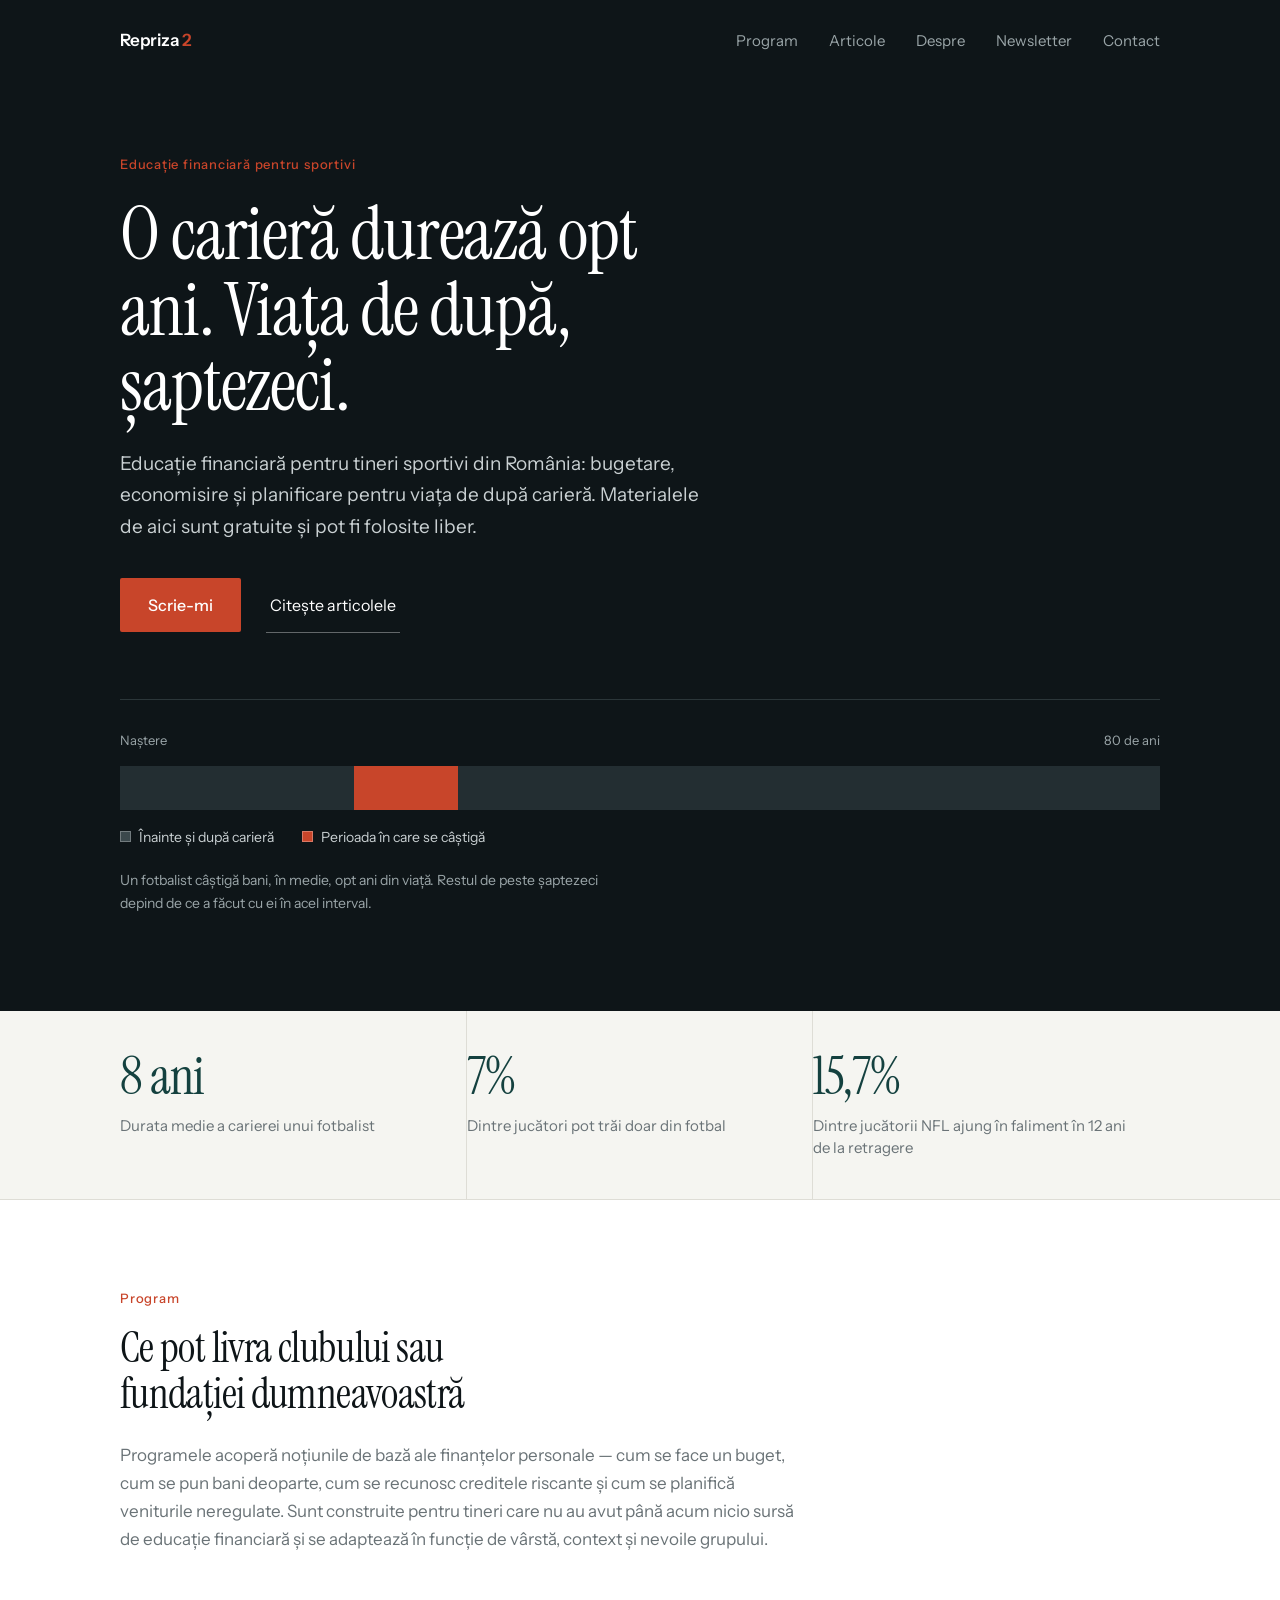
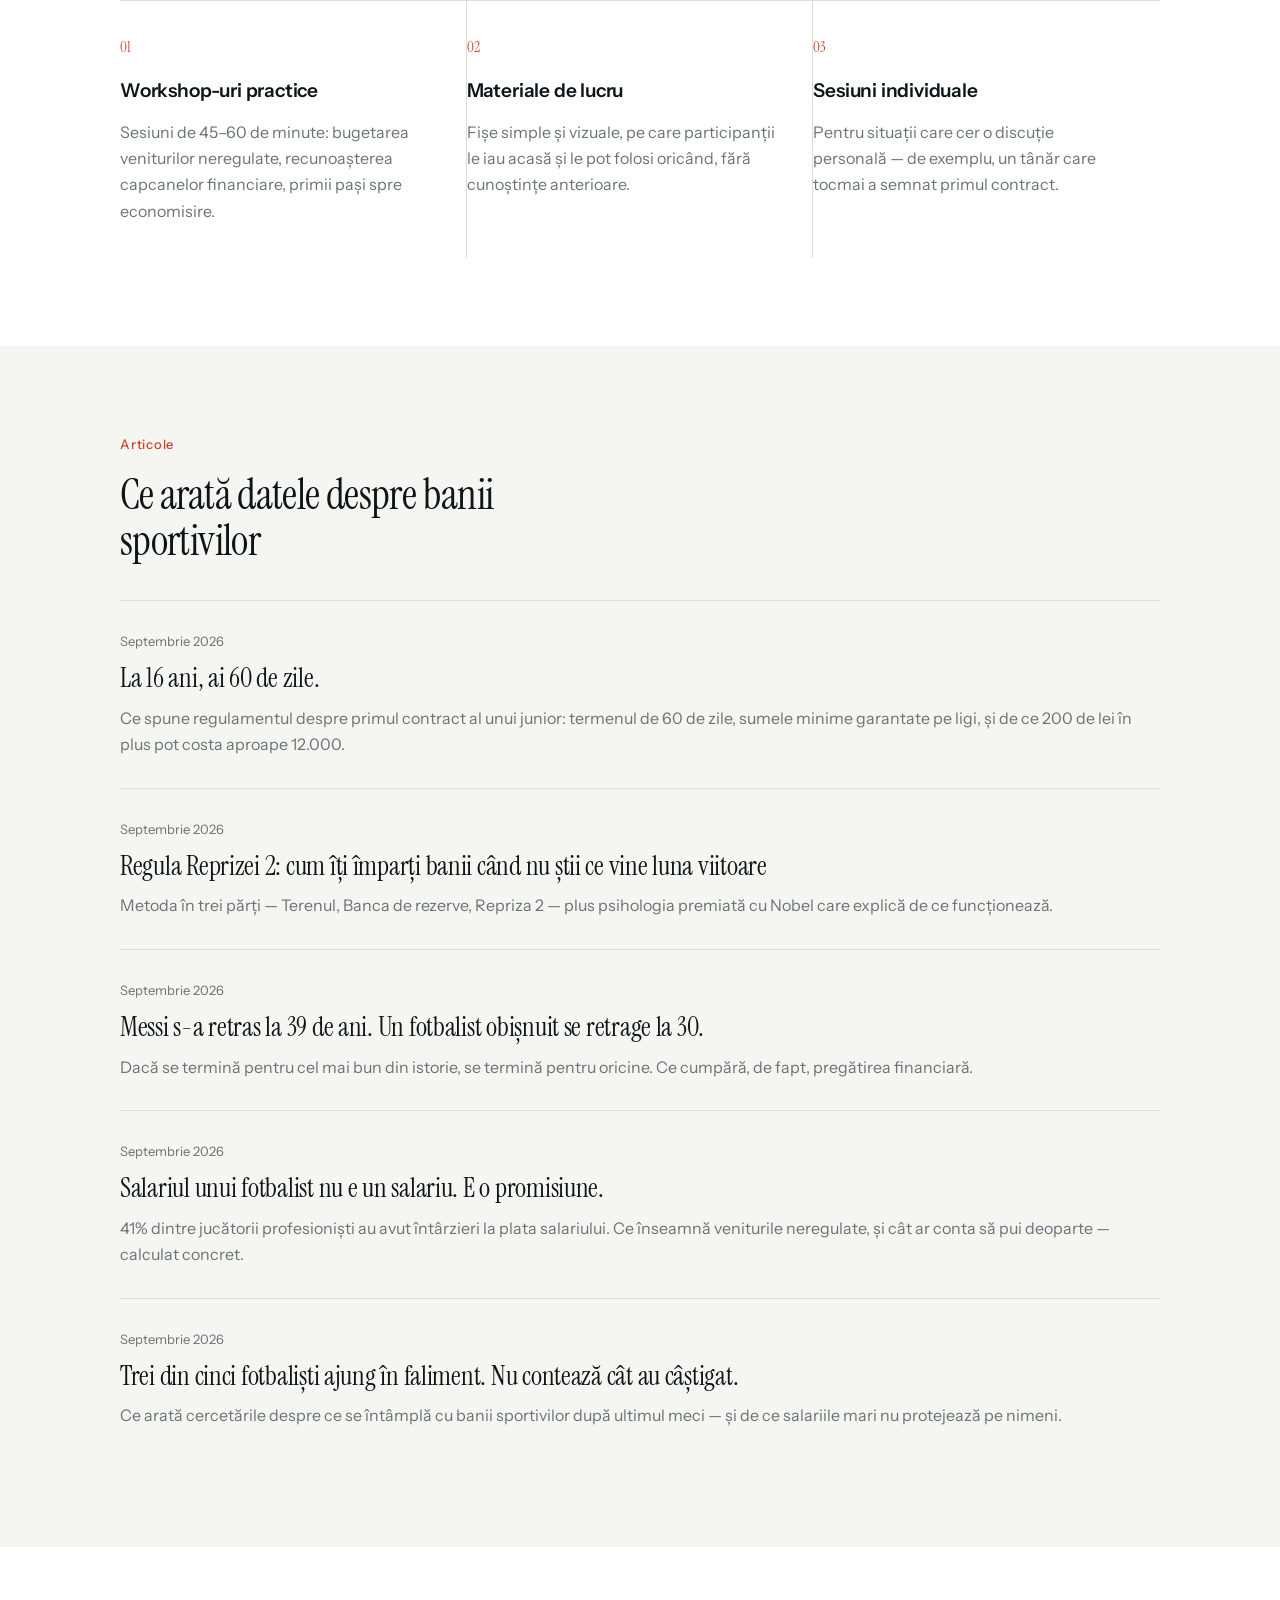
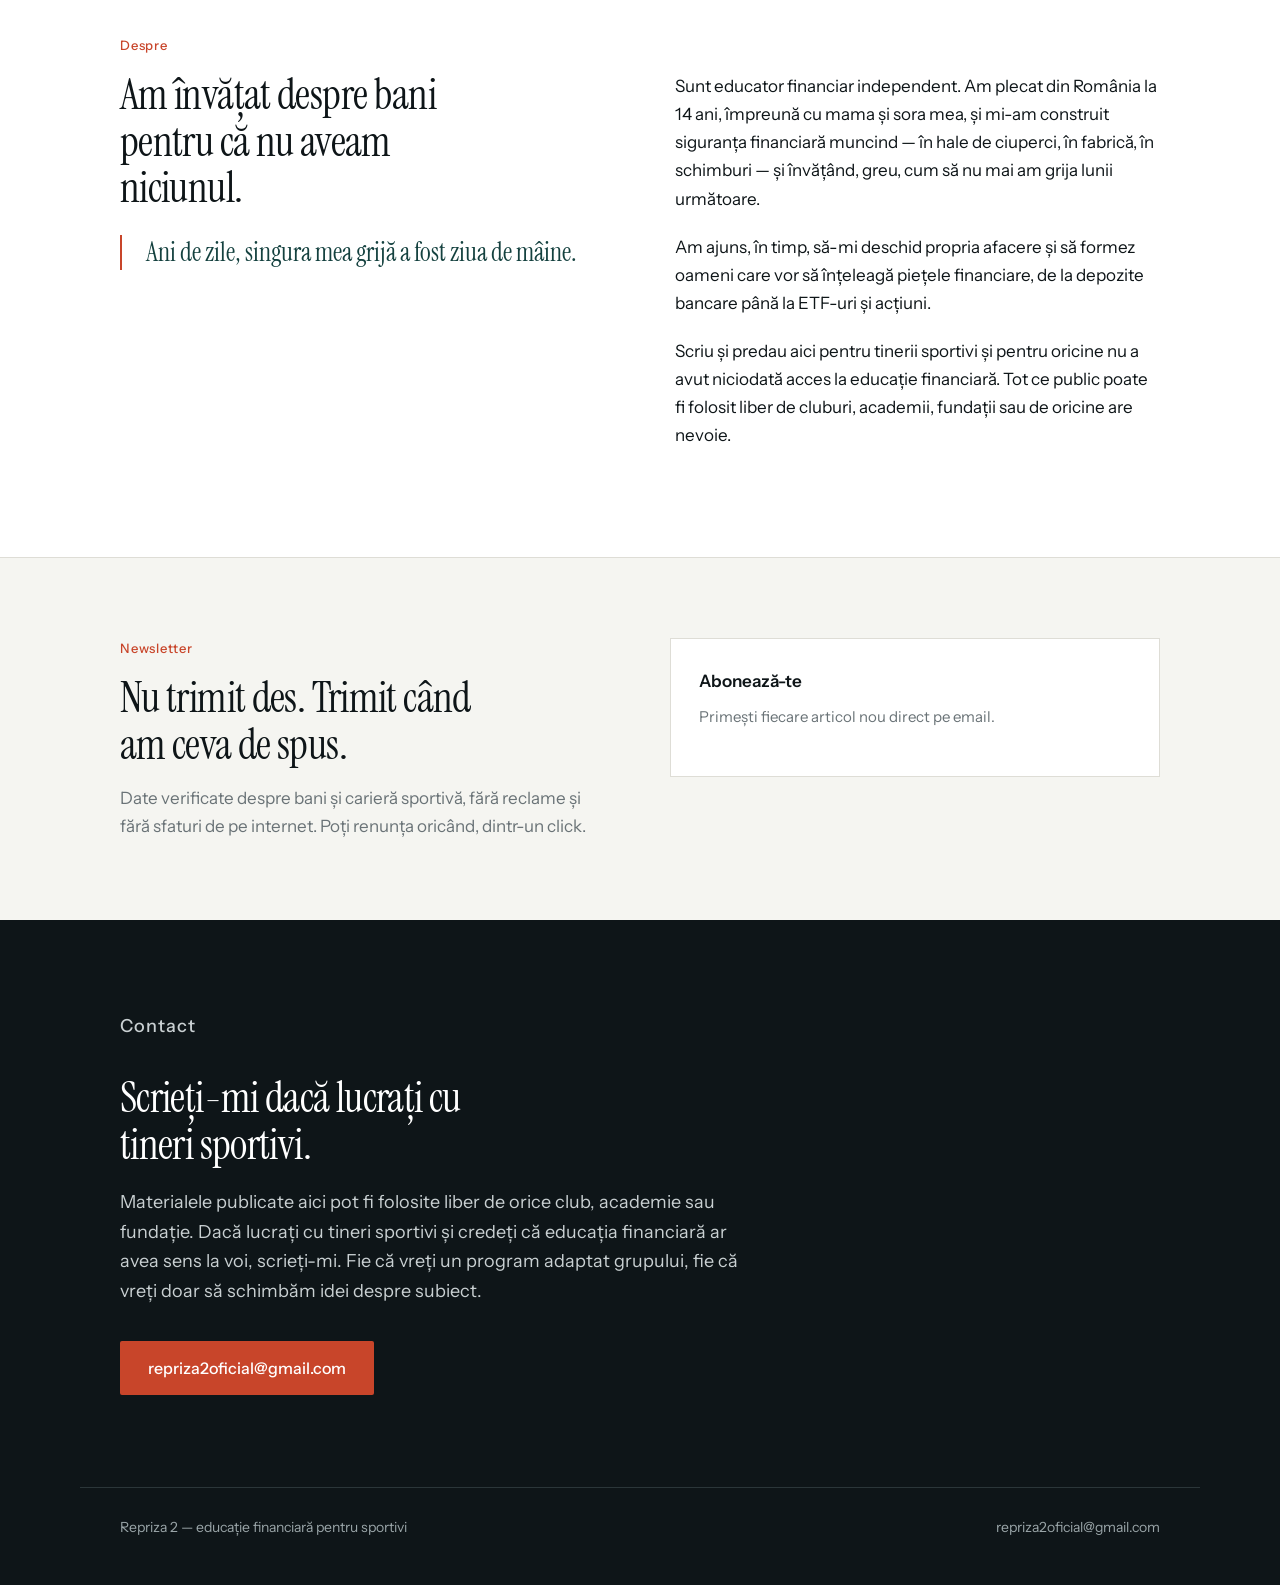
==== index.html @ 6980da73 "Add files via upload" ====
<!DOCTYPE html>
<html lang="ro">
<head>
<meta charset="utf-8">
<meta name="viewport" content="width=device-width, initial-scale=1">
<title>Educație financiară pentru sportivi în România | Repriza 2</title>
<meta name="description" content="Educație financiară pentru tineri sportivi din România: bugetare, economisire, gestionarea banilor și planificare financiară pentru viața de după carieră. Materiale gratuite și programe pentru cluburi, academii și fundații.">
<meta name="keywords" content="educație financiară, educație financiară România, educație financiară sportivi, alfabetizare financiară, gestionarea banilor, bugetare, economisire, planificare financiară, finanțe personale, tineri sportivi, fotbaliști, cluburi de fotbal, academii de fotbal, workshop educație financiară">
<meta name="author" content="Ambrozi Andreea">
<meta name="robots" content="index, follow">
<link rel="canonical" href="https://ambroziandreea.github.io/">
<meta property="og:title" content="Repriza 2 — educație financiară pentru sportivi">
<meta property="og:description" content="O carieră durează opt ani. Viața de după, șaptezeci. Educație financiară pentru tineri sportivi din România.">
<meta property="og:type" content="website">
<meta property="og:url" content="https://ambroziandreea.github.io/">
<meta property="og:locale" content="ro_RO">
<meta name="twitter:card" content="summary_large_image">
<link rel="preconnect" href="https://fonts.googleapis.com">
<link rel="preconnect" href="https://fonts.gstatic.com" crossorigin>
<link href="https://fonts.googleapis.com/css2?family=Instrument+Sans:wght@400;500;600&family=Instrument+Serif&display=swap" rel="stylesheet">
<style>
:root{
  --ink:#0E1518;
  --ink-soft:#1A2428;
  --paper:#FFFFFF;
  --paper-2:#F5F5F1;
  --line:#DEDDD6;
  --line-dark:#2B3639;
  --muted:#6A7377;
  --muted-dark:#9AA5A8;
  --accent:#C8452A;
  --deep:#14413F;
}

*{box-sizing:border-box}
html{scroll-behavior:smooth}
@media (prefers-reduced-motion:reduce){html{scroll-behavior:auto}}

body{
  margin:0;
  background:var(--paper);
  color:var(--ink);
  font-family:"Instrument Sans",system-ui,sans-serif;
  font-size:17px;
  line-height:1.65;
  -webkit-font-smoothing:antialiased;
}

.wrap{max-width:1120px;margin:0 auto;padding:0 40px}
.col{max-width:680px}

/* ---------- nav ---------- */
.nav{position:relative;z-index:3}
.nav .wrap{display:flex;align-items:center;justify-content:space-between;padding:26px 40px}
.logo{font-size:17px;font-weight:600;letter-spacing:-.01em;text-decoration:none;color:#fff}
.logo em{font-style:normal;color:var(--accent)}
.nav a.lnk{font-size:15px;color:var(--muted-dark);text-decoration:none;margin-left:28px}
.nav a.lnk:hover{color:#fff}

/* ---------- hero ---------- */
.hero{background:var(--ink);color:#fff;padding-bottom:76px}
.eyebrow{
  font-size:13px;letter-spacing:.06em;color:var(--accent);
  margin:0 0 22px;font-weight:500;
}
.hero h1{
  font-family:"Instrument Serif",Georgia,serif;
  font-weight:400;
  font-size:clamp(40px,6.2vw,74px);
  line-height:1.02;
  letter-spacing:-.015em;
  margin:0 0 24px;
  max-width:16ch;
}
.hero .sub{font-size:19px;color:#C9D0D2;max-width:46ch;margin:0 0 36px}
.btn{
  display:inline-block;background:var(--accent);color:#fff;
  text-decoration:none;font-size:16px;font-weight:500;
  padding:14px 28px;border-radius:2px;
  transition:background .15s ease;
}
.btn:hover{background:#A93820}
.btn-ghost{
  display:inline-block;color:#fff;text-decoration:none;font-size:16px;
  padding:14px 4px;margin-left:22px;border-bottom:1px solid rgba(255,255,255,.35);
}
.btn-ghost:hover{border-color:#fff}

/* timeline graphic */
.tl{margin-top:66px;border-top:1px solid var(--line-dark);padding-top:30px}
.tl-head{display:flex;justify-content:space-between;font-size:13px;color:var(--muted-dark);margin-bottom:14px}
.tl-bar{display:flex;height:44px;width:100%;overflow:hidden}
.tl-seg{height:100%}
.tl-a{background:#232E32;flex:18}
.tl-b{background:var(--accent);flex:8}
.tl-c{background:#232E32;flex:54}
.tl-legend{display:flex;gap:28px;margin-top:16px;font-size:14px;color:#C9D0D2;flex-wrap:wrap}
.tl-legend i{display:inline-block;width:11px;height:11px;margin-right:8px;vertical-align:baseline;border:1px solid rgba(255,255,255,.28)}
.tl-note{font-size:14px;color:var(--muted-dark);margin-top:20px;max-width:56ch}

/* ---------- stat strip ---------- */
.stats{background:var(--paper-2);border-bottom:1px solid var(--line)}
.stats .wrap{display:grid;grid-template-columns:repeat(auto-fit,minmax(220px,1fr));gap:0}
.stat{padding:40px 32px 40px 0}
.stat:not(:last-child){border-right:1px solid var(--line)}
.stat b{
  display:block;font-family:"Instrument Serif",Georgia,serif;
  font-size:52px;line-height:1;font-weight:400;color:var(--deep);
  letter-spacing:-.02em;
}
.stat span{display:block;font-size:15px;color:var(--muted);margin-top:12px;line-height:1.45}

/* ---------- sections ---------- */
section{padding:88px 0}
.sec-label{font-size:13px;letter-spacing:.06em;color:var(--accent);font-weight:500;margin:0 0 16px}
h2{
  font-family:"Instrument Serif",Georgia,serif;font-weight:400;
  font-size:clamp(30px,3.6vw,42px);line-height:1.1;letter-spacing:-.015em;
  margin:0 0 24px;max-width:20ch;
}
p{margin:0 0 20px}
a{color:var(--accent)}

/* offer cards */
.offer{display:grid;grid-template-columns:repeat(auto-fit,minmax(260px,1fr));gap:0;margin-top:46px;border-top:1px solid var(--line)}
.card{padding:34px 30px 34px 0;border-right:1px solid var(--line)}
.card:last-child{border-right:none}
.card h3{font-size:19px;font-weight:600;margin:0 0 12px;letter-spacing:-.01em}
.card p{font-size:16px;color:var(--muted);margin:0}
.card .n{font-family:"Instrument Serif",serif;font-size:15px;color:var(--accent);display:block;margin-bottom:16px}

/* articles */
.alt{background:var(--paper-2)}
.post{display:block;text-decoration:none;color:inherit;border-top:1px solid var(--line);padding:30px 0;transition:padding-left .15s ease}
.post:hover{padding-left:10px}
.post:hover h3{color:var(--accent)}
.post .when{font-size:13px;color:var(--muted);margin-bottom:10px}
.post h3{font-family:"Instrument Serif",Georgia,serif;font-weight:400;font-size:27px;line-height:1.2;margin:0 0 10px;letter-spacing:-.01em}
.post p{color:var(--muted);font-size:16px;margin:0}

/* about */
.about-grid{display:grid;grid-template-columns:1fr 1fr;gap:70px;align-items:start}
.pull{
  font-family:"Instrument Serif",Georgia,serif;font-size:26px;line-height:1.35;
  color:var(--deep);border-left:2px solid var(--accent);padding-left:24px;margin:0;
}

/* cta */
.cta{background:var(--ink);color:#fff;padding:92px 0}
.cta h2{color:#fff;margin-bottom:20px}
.cta p{color:#C9D0D2;max-width:52ch;font-size:18px;margin-bottom:34px}

footer{background:var(--ink);color:var(--muted-dark);font-size:14px;padding:0 0 46px}
footer .wrap{border-top:1px solid var(--line-dark);padding-top:28px;display:flex;justify-content:space-between;flex-wrap:wrap;gap:14px}
footer a{color:var(--muted-dark);text-decoration:none}
footer a:hover{color:#fff}

/* ---------- article page ---------- */
.art-head{background:var(--ink);color:#fff;padding-bottom:64px}
.art-head h1{
  font-family:"Instrument Serif",Georgia,serif;font-weight:400;
  font-size:clamp(34px,4.8vw,56px);line-height:1.06;letter-spacing:-.015em;
  margin:0 0 22px;max-width:19ch;
}
.art-meta{font-size:15px;color:var(--muted-dark)}
article{padding:70px 0 0}
article .col{font-size:18px;line-height:1.75}
.lead{font-size:23px;line-height:1.5;color:var(--deep);font-family:"Instrument Serif",Georgia,serif;margin-bottom:30px}
article h2{font-size:29px;margin:52px 0 18px;max-width:none}
figure{margin:44px 0}
figcaption{font-size:13px;color:var(--muted);margin-bottom:14px;letter-spacing:.03em}
blockquote{
  margin:48px 0;padding-left:26px;border-left:2px solid var(--accent);
  font-family:"Instrument Serif",Georgia,serif;font-size:25px;line-height:1.4;color:var(--deep);
}
article ul{padding-left:20px;margin:0 0 22px}
article li{margin-bottom:10px}
.src{font-size:14px;color:var(--muted);border-top:1px solid var(--line);padding-top:26px;margin:56px 0 0}
.src h4{font-size:14px;font-weight:600;margin:0 0 10px;color:var(--ink);letter-spacing:.02em}
.back{display:inline-block;margin:50px 0 90px;font-size:16px;text-decoration:none;color:var(--accent)}
.back:hover{text-decoration:underline}

@media (max-width:900px){
  .about-grid{grid-template-columns:1fr;gap:36px}
}
@media (max-width:640px){
  body{font-size:16px}
  .wrap{padding:0 22px}
  .nav .wrap{padding:20px 22px}
  .nav a.lnk{margin-left:16px;font-size:14px}
  section{padding:60px 0}
  .stat{border-right:none;border-bottom:1px solid var(--line);padding:28px 0}
  .stat:last-child{border-bottom:none}
  .card{border-right:none;border-bottom:1px solid var(--line);padding:28px 0}
  .card:last-child{border-bottom:none}
  .btn-ghost{margin-left:0;display:block;margin-top:14px}
  .tl-legend{gap:14px;font-size:13px}
}

a:focus-visible,.post:focus-visible,.btn:focus-visible{outline:2px solid var(--accent);outline-offset:3px}

.news{background:var(--paper-2);border-top:1px solid var(--line);padding:80px 0}
.news-grid{display:grid;grid-template-columns:1fr 1fr;gap:60px;align-items:start}
.news h2{margin-bottom:16px}
.news p.intro{color:var(--muted);margin-bottom:0}
.news .formbox{background:var(--paper);border:1px solid var(--line);padding:28px}
.news .formbox h3{font-size:17px;font-weight:600;margin:0 0 10px}
.news .formbox p{font-size:15px;color:var(--muted);margin:0 0 18px}
@media (max-width:900px){.news-grid{grid-template-columns:1fr;gap:32px}}

</style>
<script type="application/ld+json">
{
  "@context":"https://schema.org",
  "@type":"EducationalOrganization",
  "name":"Repriza 2",
  "url":"https://ambroziandreea.github.io/",
  "description":"Educație financiară pentru tineri sportivi din România: bugetare, economisire și planificare financiară după cariera sportivă.",
  "founder":{"@type":"Person","name":"Ambrozi Andreea","jobTitle":"Educator financiar"},
  "email":"repriza2oficial@gmail.com",
  "areaServed":"RO",
  "inLanguage":"ro"
}
</script>
<script async src="https://www.googletagmanager.com/gtag/js?id=G-DYVVWEW9CT"></script>
<script>
  window.dataLayer = window.dataLayer || [];
  function gtag(){dataLayer.push(arguments);}
  gtag('js', new Date());
  gtag('config', 'G-DYVVWEW9CT');
</script>
<script>
    (function(w,d,e,u,f,l,n){w[f]=w[f]||function(){(w[f].q=w[f].q||[])
    .push(arguments);},l=d.createElement(e),l.async=1,l.src=u,
    n=d.getElementsByTagName(e)[0],n.parentNode.insertBefore(l,n);})
    (window,document,'script','https://assets.mailerlite.com/js/universal.js','ml');
    ml('account', '2615364');
</script>
</head>
<body>

<div class="hero">
  <div class="nav">
    <div class="wrap">
      <a class="logo" href="index.html">Repriza <em>2</em></a>
      <div>
        <a class="lnk" href="#program">Program</a>
        <a class="lnk" href="#articole">Articole</a>
        <a class="lnk" href="#despre">Despre</a>
        <a class="lnk" href="#newsletter">Newsletter</a>
        <a class="lnk" href="#contact">Contact</a>
      </div>
    </div>
  </div>

  <div class="wrap" style="padding-top:74px">
    <p class="eyebrow">Educație financiară pentru sportivi</p>
    <h1>O carieră durează opt ani. Viața de după, șaptezeci.</h1>
    <p class="sub">Educație financiară pentru tineri sportivi din România: bugetare, economisire și planificare pentru viața de după carieră. Materialele de aici sunt gratuite și pot fi folosite liber.</p>
    <a class="btn" href="#contact">Scrie-mi</a>
    <a class="btn-ghost" href="#articole">Citește articolele</a>

    <div class="tl">
      <div class="tl-head"><span>Naștere</span><span>80 de ani</span></div>
      <div class="tl-bar">
        <div class="tl-seg tl-a"></div>
        <div class="tl-seg tl-b"></div>
        <div class="tl-seg tl-c"></div>
      </div>
      <div class="tl-legend">
        <span><i style="background:#3B484C"></i>Înainte și după carieră</span>
        <span><i style="background:#C8452A"></i>Perioada în care se câștigă</span>
      </div>
      <p class="tl-note">Un fotbalist câștigă bani, în medie, opt ani din viață. Restul de peste șaptezeci depind de ce a făcut cu ei în acel interval.</p>
    </div>
  </div>
</div>

<div class="stats">
  <div class="wrap">
    <div class="stat"><b>8 ani</b><span>Durata medie a carierei unui fotbalist</span></div>
    <div class="stat"><b>7%</b><span>Dintre jucători pot trăi doar din fotbal</span></div>
    <div class="stat"><b>15,7%</b><span>Dintre jucătorii NFL ajung în faliment în 12 ani de la retragere</span></div>
  </div>
</div>

<section id="program">
  <div class="wrap">
    <p class="sec-label">Program</p>
    <h2>Ce pot livra clubului sau fundației dumneavoastră</h2>
    <p class="col" style="color:var(--muted)">Programele acoperă noțiunile de bază ale finanțelor personale — cum se face un buget, cum se pun bani deoparte, cum se recunosc creditele riscante și cum se planifică veniturile neregulate. Sunt construite pentru tineri care nu au avut până acum nicio sursă de educație financiară și se adaptează în funcție de vârstă, context și nevoile grupului.</p>

    <div class="offer">
      <div class="card">
        <span class="n">01</span>
        <h3>Workshop-uri practice</h3>
        <p>Sesiuni de 45–60 de minute: bugetarea veniturilor neregulate, recunoașterea capcanelor financiare, primii pași spre economisire.</p>
      </div>
      <div class="card">
        <span class="n">02</span>
        <h3>Materiale de lucru</h3>
        <p>Fișe simple și vizuale, pe care participanții le iau acasă și le pot folosi oricând, fără cunoștințe anterioare.</p>
      </div>
      <div class="card">
        <span class="n">03</span>
        <h3>Sesiuni individuale</h3>
        <p>Pentru situații care cer o discuție personală — de exemplu, un tânăr care tocmai a semnat primul contract.</p>
      </div>
    </div>
  </div>
</section>

<section id="articole" class="alt">
  <div class="wrap">
    <p class="sec-label">Articole</p>
    <h2>Ce arată datele despre banii sportivilor</h2>
    <div style="margin-top:36px">
      <a class="post" href="articol-primul-contract.html">
        <div class="when">Septembrie 2026</div>
        <h3>La 16 ani, ai 60 de zile.</h3>
        <p>Ce spune regulamentul despre primul contract al unui junior: termenul de 60 de zile, sumele minime garantate pe ligi, și de ce 200 de lei în plus pot costa aproape 12.000.</p>
      </a>
      <a class="post" href="articol-regula-reprizei-2.html">
        <div class="when">Septembrie 2026</div>
        <h3>Regula Reprizei 2: cum îți împarți banii când nu știi ce vine luna viitoare</h3>
        <p>Metoda în trei părți — Terenul, Banca de rezerve, Repriza 2 — plus psihologia premiată cu Nobel care explică de ce funcționează.</p>
      </a>
      <a class="post" href="articol-messi-retragere.html">
        <div class="when">Septembrie 2026</div>
        <h3>Messi s-a retras la 39 de ani. Un fotbalist obișnuit se retrage la 30.</h3>
        <p>Dacă se termină pentru cel mai bun din istorie, se termină pentru oricine. Ce cumpără, de fapt, pregătirea financiară.</p>
      </a>
      <a class="post" href="articol-venituri-neregulate.html">
        <div class="when">Septembrie 2026</div>
        <h3>Salariul unui fotbalist nu e un salariu. E o promisiune.</h3>
        <p>41% dintre jucătorii profesioniști au avut întârzieri la plata salariului. Ce înseamnă veniturile neregulate, și cât ar conta să pui deoparte — calculat concret.</p>
      </a>
      <a class="post" href="articol-faliment-fotbalisti.html">
        <div class="when">Septembrie 2026</div>
        <h3>Trei din cinci fotbaliști ajung în faliment. Nu contează cât au câștigat.</h3>
        <p>Ce arată cercetările despre ce se întâmplă cu banii sportivilor după ultimul meci — și de ce salariile mari nu protejează pe nimeni.</p>
      </a>
    </div>
  </div>
</section>

<section id="despre">
  <div class="wrap">
    <p class="sec-label">Despre</p>
    <div class="about-grid">
      <div>
        <h2>Am învățat despre bani pentru că nu aveam niciunul.</h2>
        <p class="pull">Ani de zile, singura mea grijă a fost ziua de mâine.</p>
      </div>
      <div>
        <p>Sunt educator financiar independent. Am plecat din România la 14 ani, împreună cu mama și sora mea, și mi-am construit siguranța financiară muncind — în hale de ciuperci, în fabrică, în schimburi — și învățând, greu, cum să nu mai am grija lunii următoare.</p>
        <p>Am ajuns, în timp, să-mi deschid propria afacere și să formez oameni care vor să înțeleagă piețele financiare, de la depozite bancare până la ETF-uri și acțiuni.</p>
        <p>Scriu și predau aici pentru tinerii sportivi și pentru oricine nu a avut niciodată acces la educație financiară. Tot ce public poate fi folosit liber de cluburi, academii, fundații sau de oricine are nevoie.</p>
      </div>
    </div>
  </div>
</section>

<div class="news" id="newsletter">
  <div class="wrap">
    <div class="news-grid">
      <div>
        <p class="sec-label">Newsletter</p>
        <h2>Nu trimit des. Trimit când am ceva de spus.</h2>
        <p class="intro">Date verificate despre bani și carieră sportivă, fără reclame și fără sfaturi de pe internet. Poți renunța oricând, dintr-un click.</p>
      </div>
      <div class="formbox">
        <h3>Abonează-te</h3>
        <p>Primești fiecare articol nou direct pe email.</p>
        <div class="ml-embedded" data-form="nO3TDI"></div>
      </div>
    </div>
  </div>
</div>

<div class="cta" id="contact">
  <div class="wrap">
    <p class="sec-label">Contact</p>
    <h2>Scrieți-mi dacă lucrați cu tineri sportivi.</h2>
    <p>Materialele publicate aici pot fi folosite liber de orice club, academie sau fundație. Dacă lucrați cu tineri sportivi și credeți că educația financiară ar avea sens la voi, scrieți-mi. Fie că vreți un program adaptat grupului, fie că vreți doar să schimbăm idei despre subiect.</p>
    <a class="btn" href="mailto:repriza2oficial@gmail.com">repriza2oficial@gmail.com</a>
  </div>
</div>

<footer>
  <div class="wrap">
    <span>Repriza 2 — educație financiară pentru sportivi</span>
    <span><a href="mailto:repriza2oficial@gmail.com">repriza2oficial@gmail.com</a></span>
  </div>
</footer>

</body>
</html>
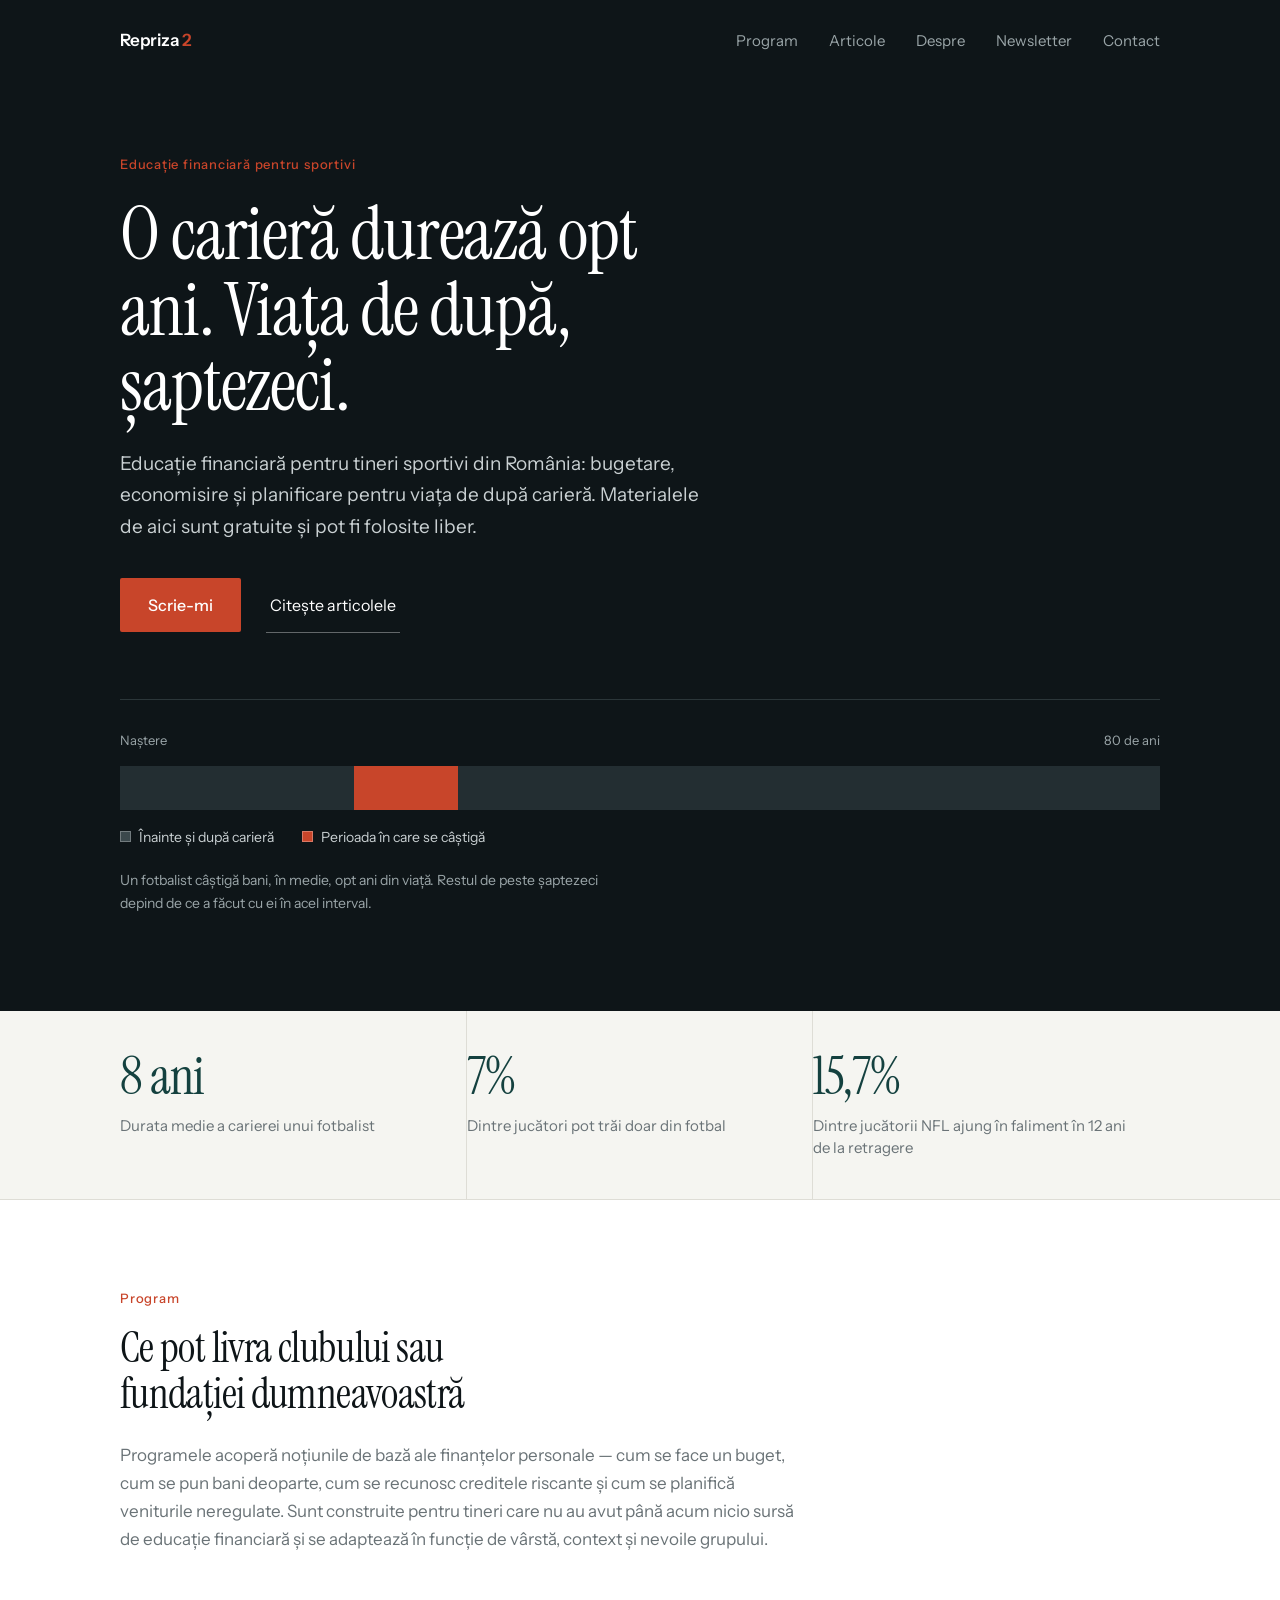
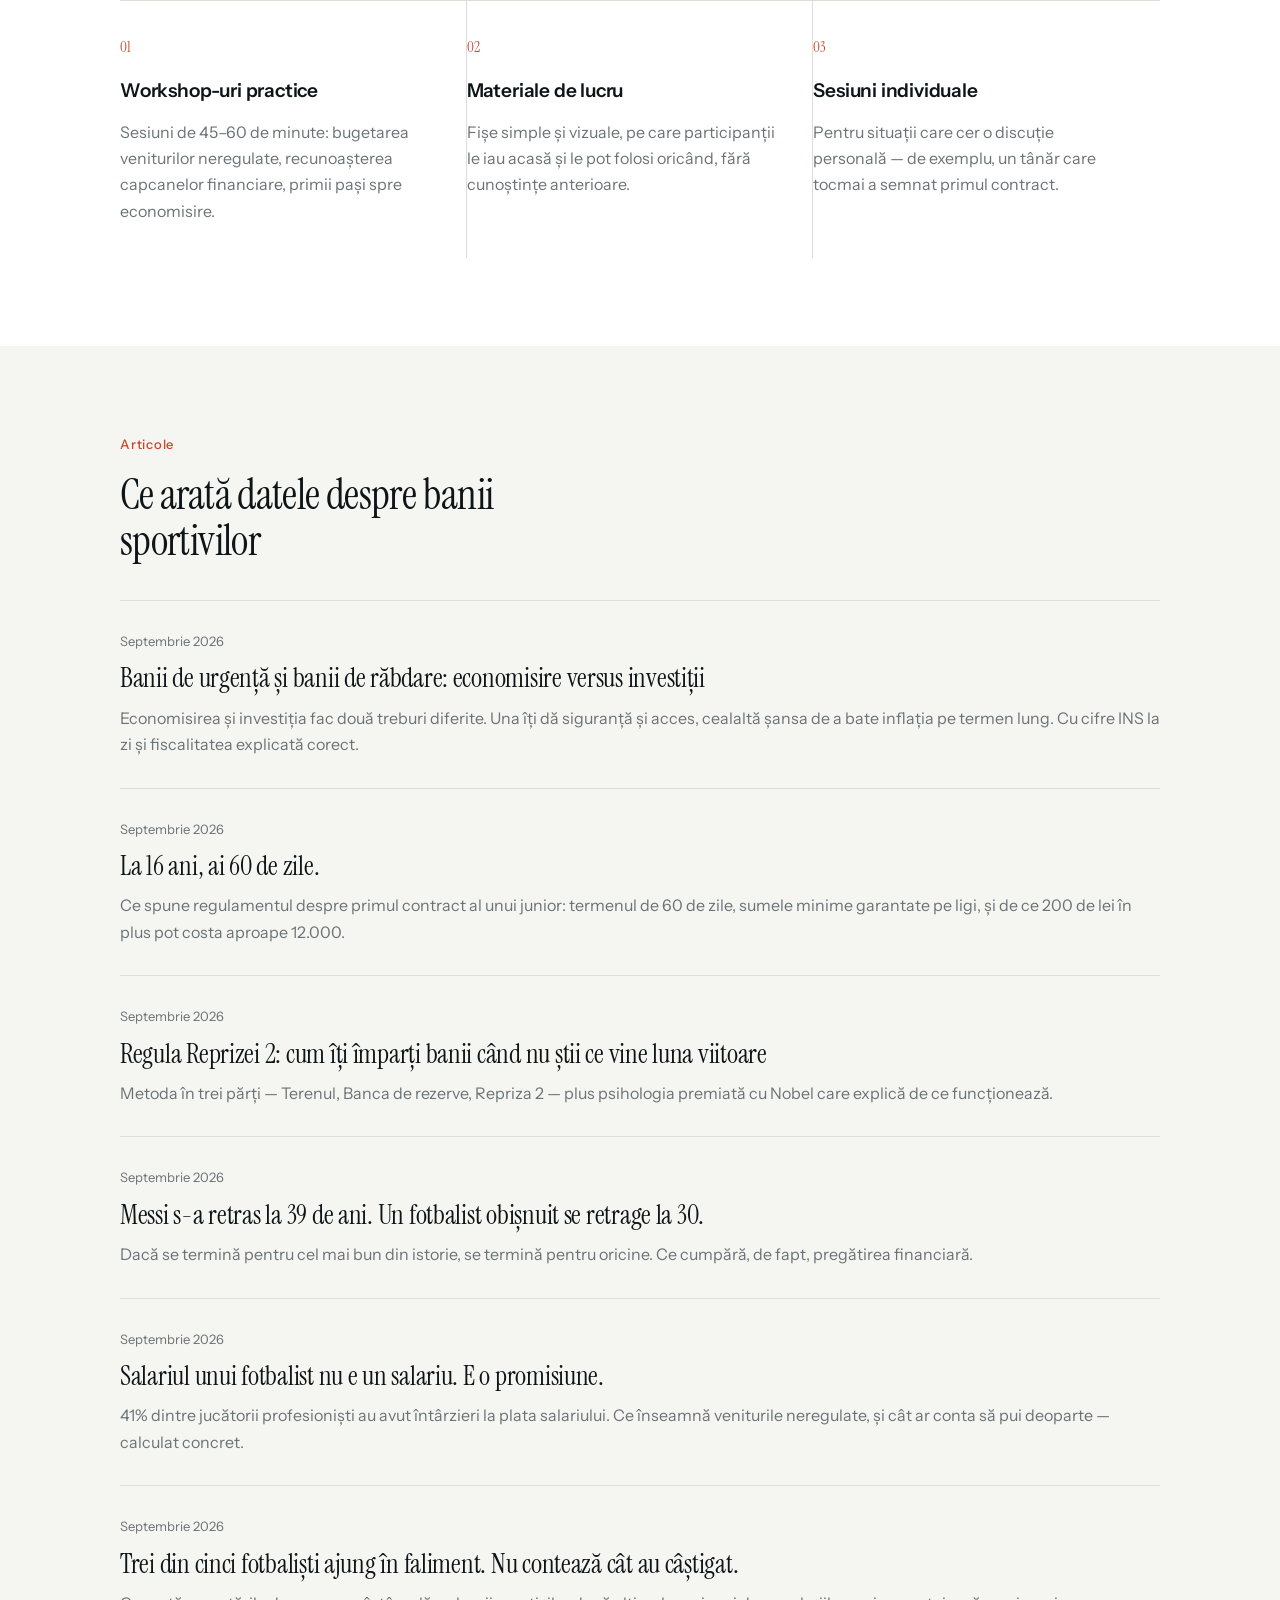
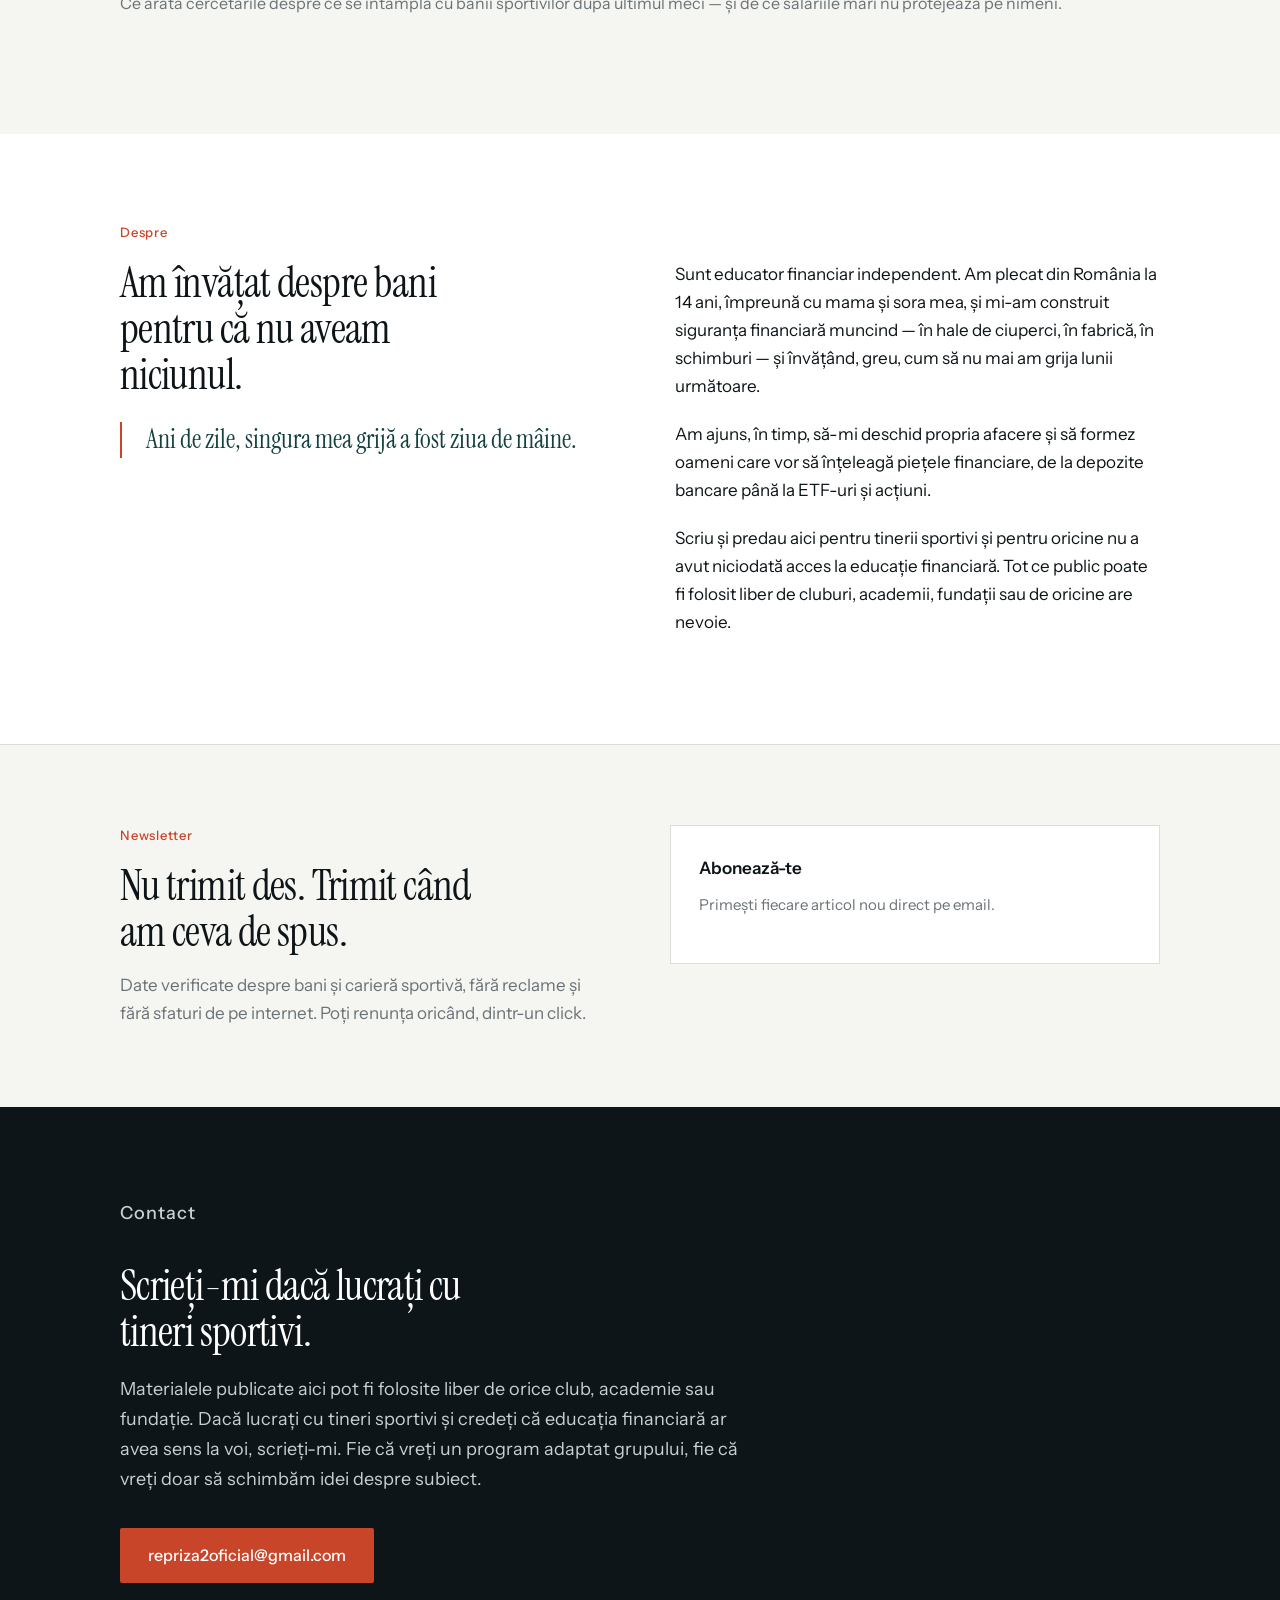
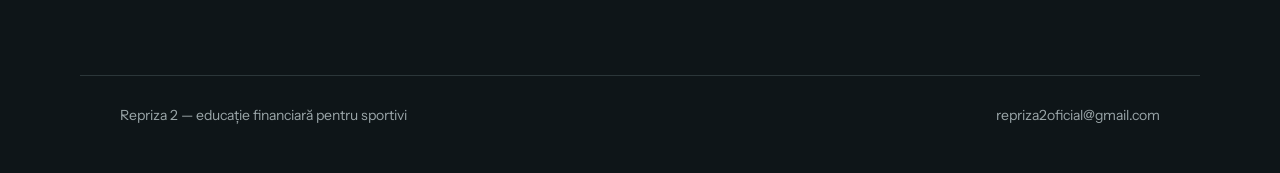
==== commit 43dcffd1: "Add files via upload" ====
--- a/index.html
+++ b/index.html
@@ -315,6 +315,11 @@
     <p class="sec-label">Articole</p>
     <h2>Ce arată datele despre banii sportivilor</h2>
     <div style="margin-top:36px">
+      <a class="post" href="articol-economisire-investitii.html">
+        <div class="when">Septembrie 2026</div>
+        <h3>Banii de urgență și banii de răbdare: economisire versus investiții</h3>
+        <p>Economisirea și investiția fac două treburi diferite. Una îți dă siguranță și acces, cealaltă șansa de a bate inflația pe termen lung. Cu cifre INS la zi și fiscalitatea explicată corect.</p>
+      </a>
       <a class="post" href="articol-primul-contract.html">
         <div class="when">Septembrie 2026</div>
         <h3>La 16 ani, ai 60 de zile.</h3>
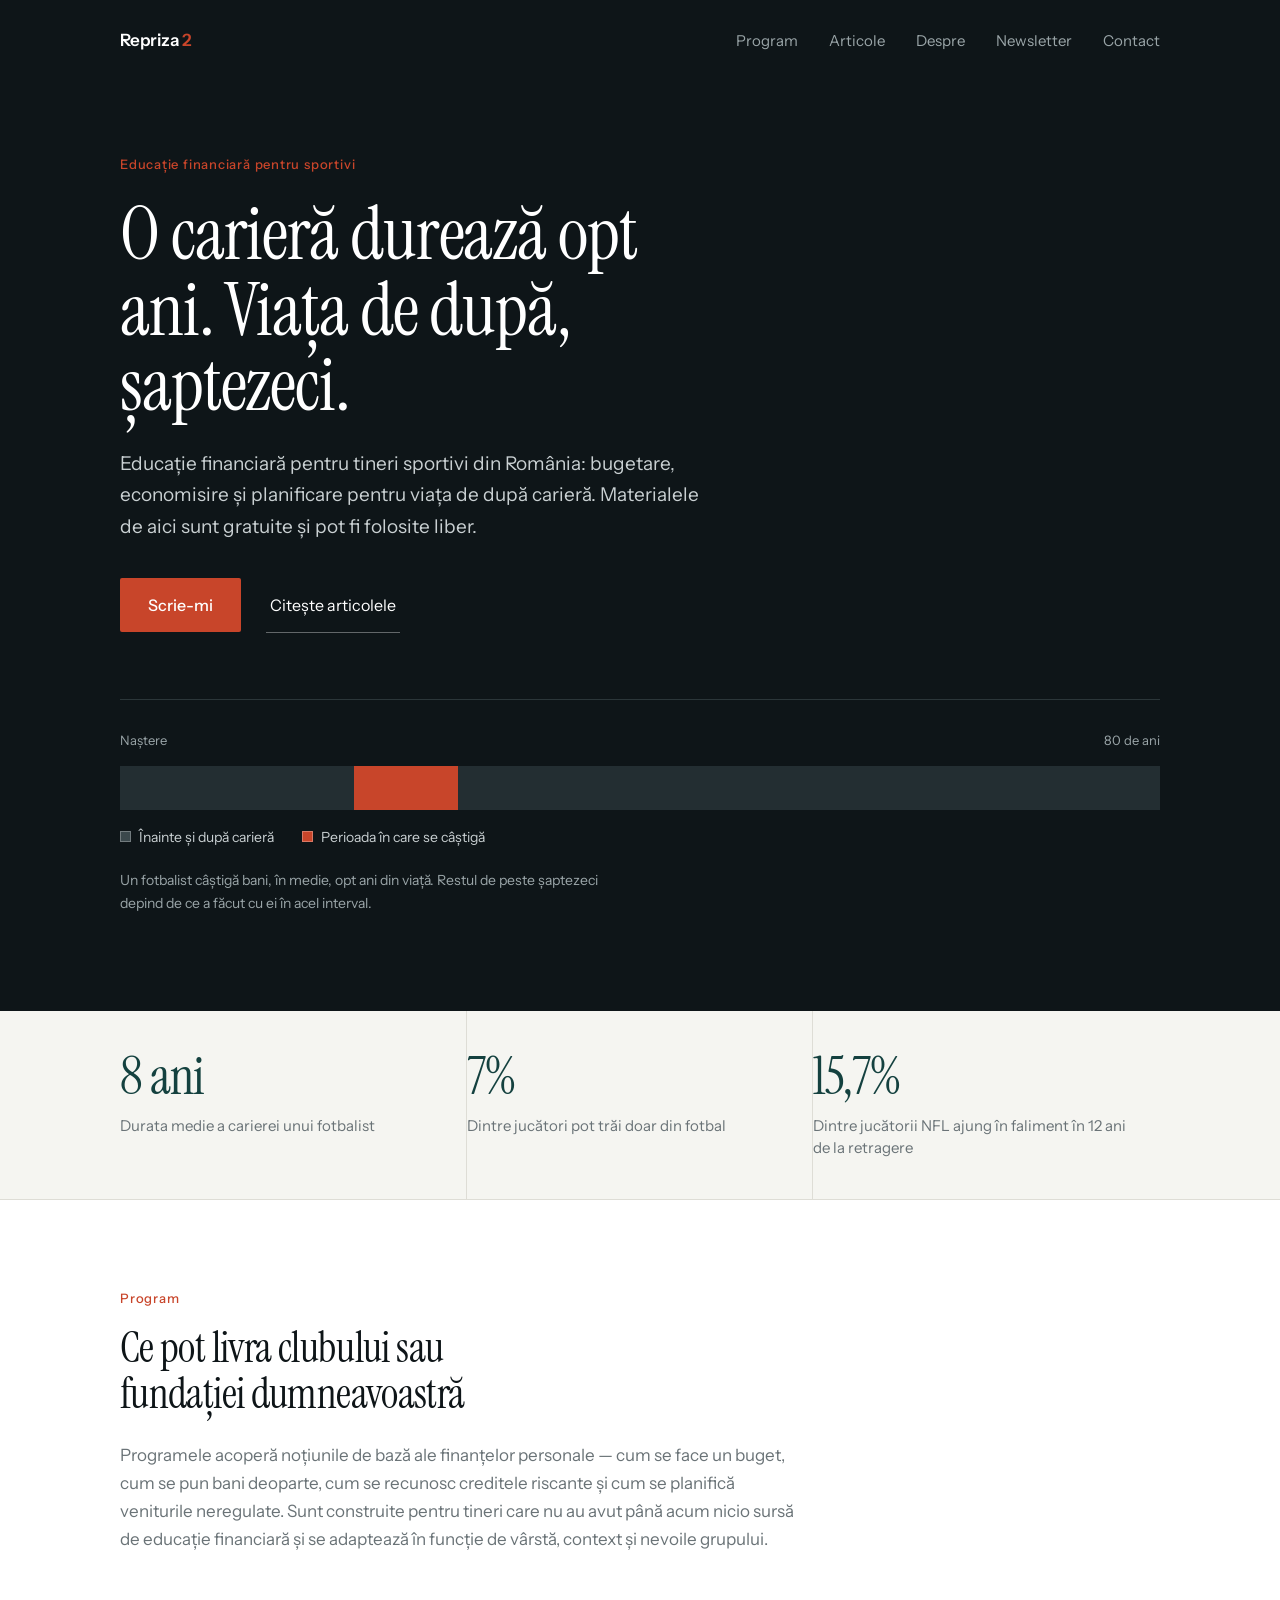
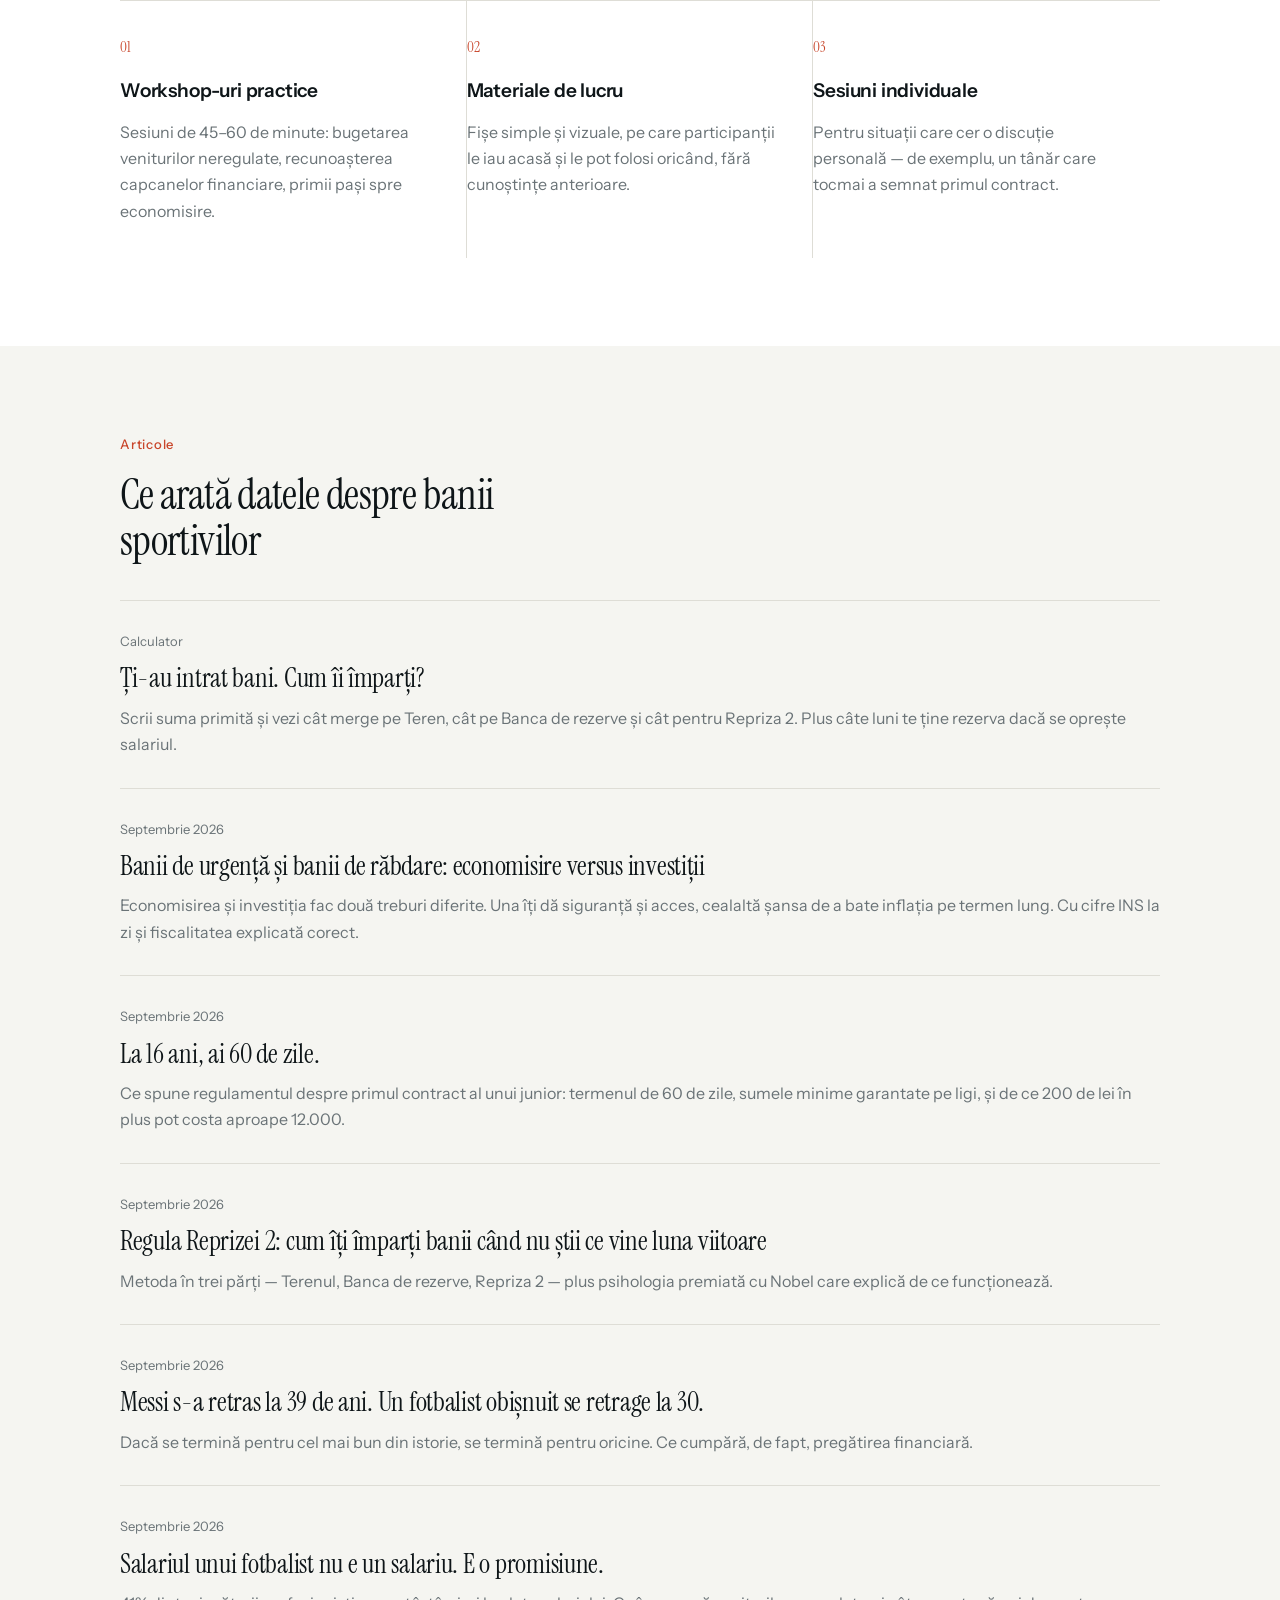
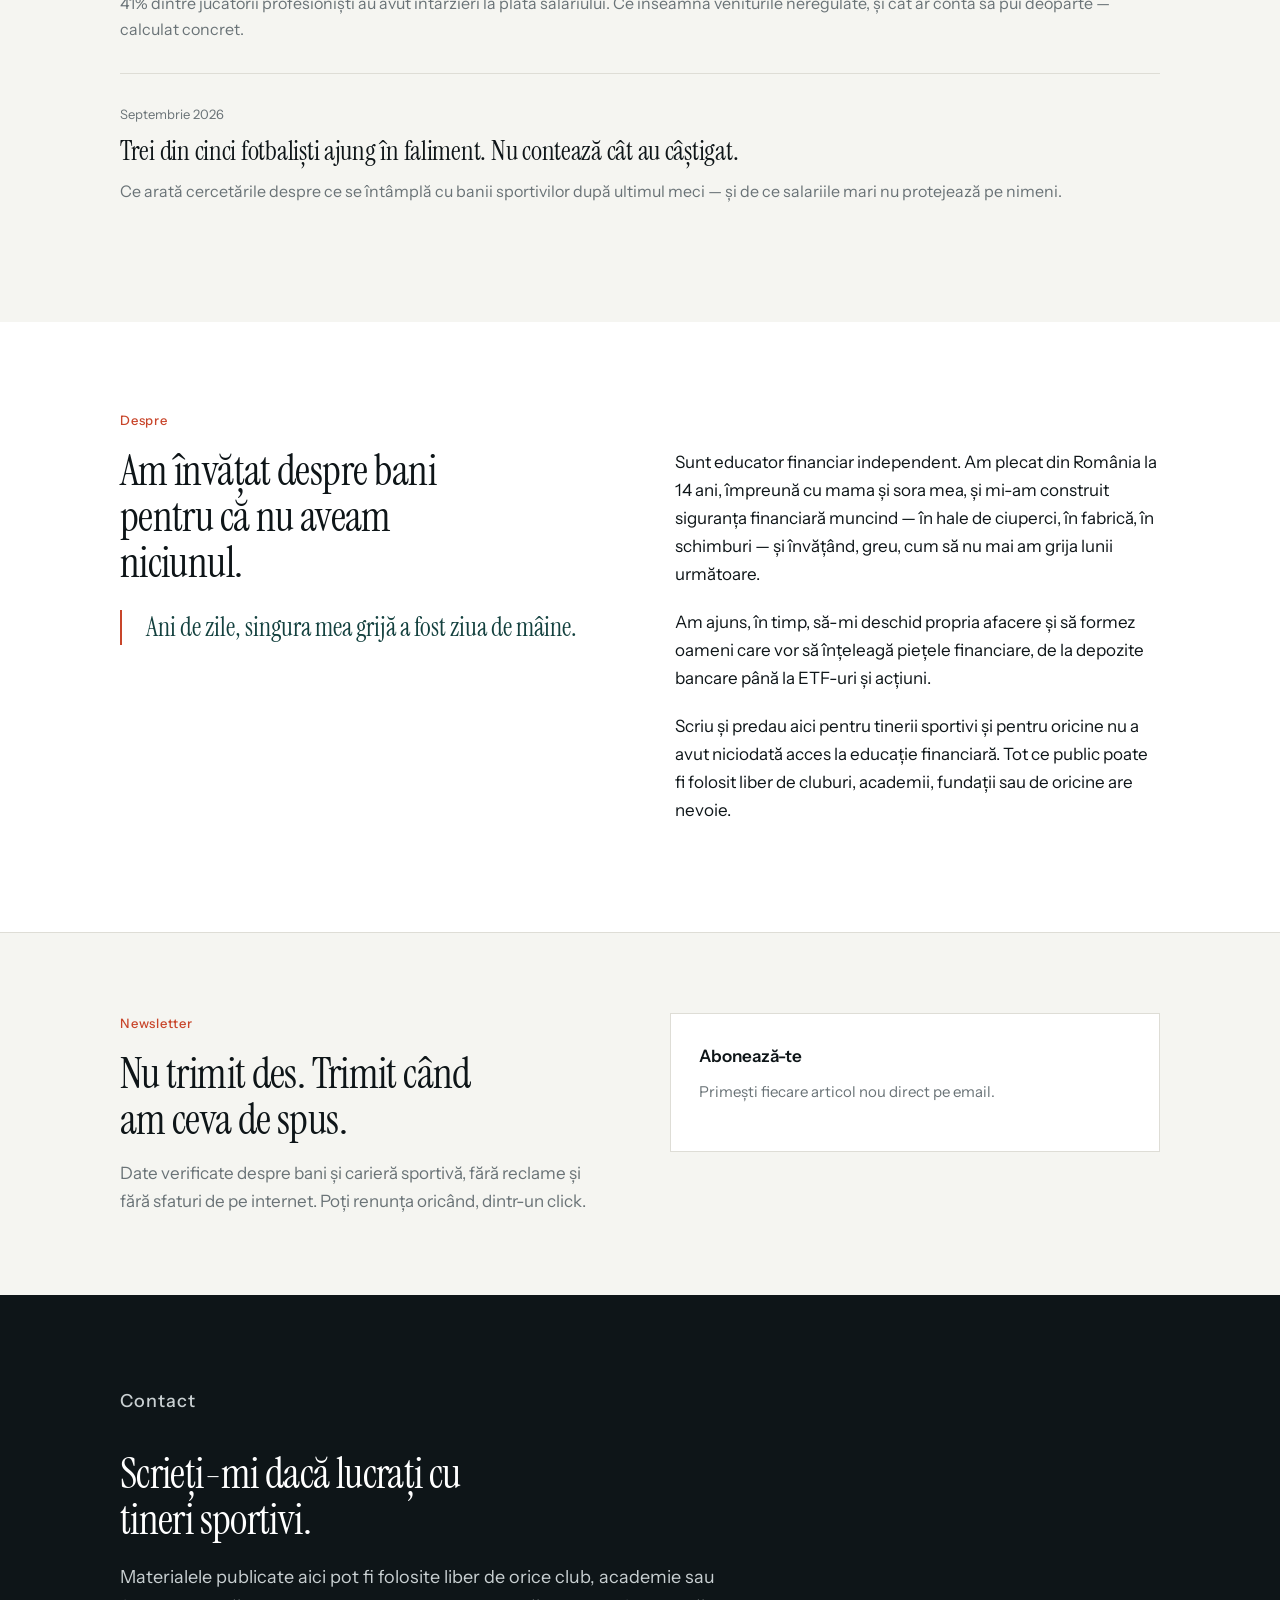
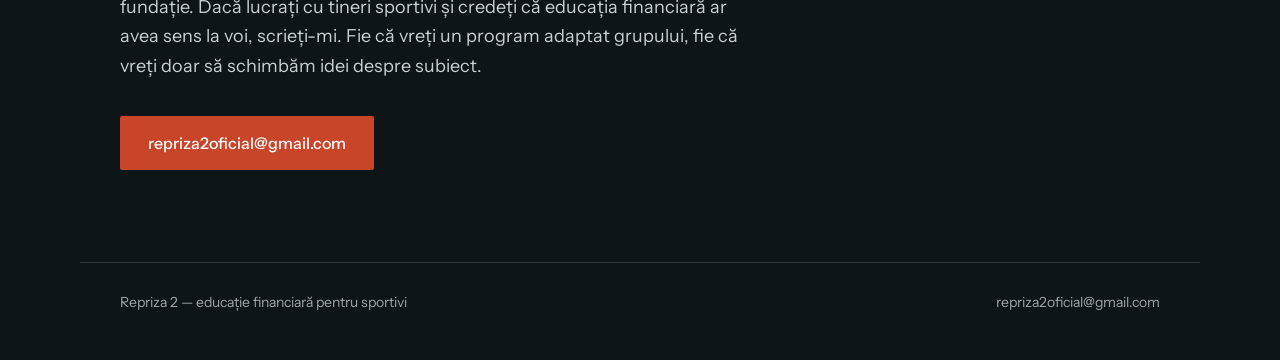
==== commit 980d036d: "Adauga calculatorul in lista de pe prima pagina" ====
--- a/index.html
+++ b/index.html
@@ -8,11 +8,11 @@
 <meta name="keywords" content="educație financiară, educație financiară România, educație financiară sportivi, alfabetizare financiară, gestionarea banilor, bugetare, economisire, planificare financiară, finanțe personale, tineri sportivi, fotbaliști, cluburi de fotbal, academii de fotbal, workshop educație financiară">
 <meta name="author" content="Ambrozi Andreea">
 <meta name="robots" content="index, follow">
-<link rel="canonical" href="https://ambroziandreea.github.io/">
+<link rel="canonical" href="https://repriza2.ro/">
 <meta property="og:title" content="Repriza 2 — educație financiară pentru sportivi">
 <meta property="og:description" content="O carieră durează opt ani. Viața de după, șaptezeci. Educație financiară pentru tineri sportivi din România.">
 <meta property="og:type" content="website">
-<meta property="og:url" content="https://ambroziandreea.github.io/">
+<meta property="og:url" content="https://repriza2.ro/">
 <meta property="og:locale" content="ro_RO">
 <meta name="twitter:card" content="summary_large_image">
 <link rel="preconnect" href="https://fonts.googleapis.com">
@@ -214,7 +214,7 @@
   "@context":"https://schema.org",
   "@type":"EducationalOrganization",
   "name":"Repriza 2",
-  "url":"https://ambroziandreea.github.io/",
+  "url":"https://repriza2.ro/",
   "description":"Educație financiară pentru tineri sportivi din România: bugetare, economisire și planificare financiară după cariera sportivă.",
   "founder":{"@type":"Person","name":"Ambrozi Andreea","jobTitle":"Educator financiar"},
   "email":"repriza2oficial@gmail.com",
@@ -315,6 +315,11 @@
     <p class="sec-label">Articole</p>
     <h2>Ce arată datele despre banii sportivilor</h2>
     <div style="margin-top:36px">
+      <a class="post" href="calculator-regula-reprizei-2.html">
+        <div class="when">Calculator</div>
+        <h3>Ți-au intrat bani. Cum îi împarți?</h3>
+        <p>Scrii suma primită și vezi cât merge pe Teren, cât pe Banca de rezerve și cât pentru Repriza&nbsp;2. Plus câte luni te ține rezerva dacă se oprește salariul.</p>
+      </a>
       <a class="post" href="articol-economisire-investitii.html">
         <div class="when">Septembrie 2026</div>
         <h3>Banii de urgență și banii de răbdare: economisire versus investiții</h3>
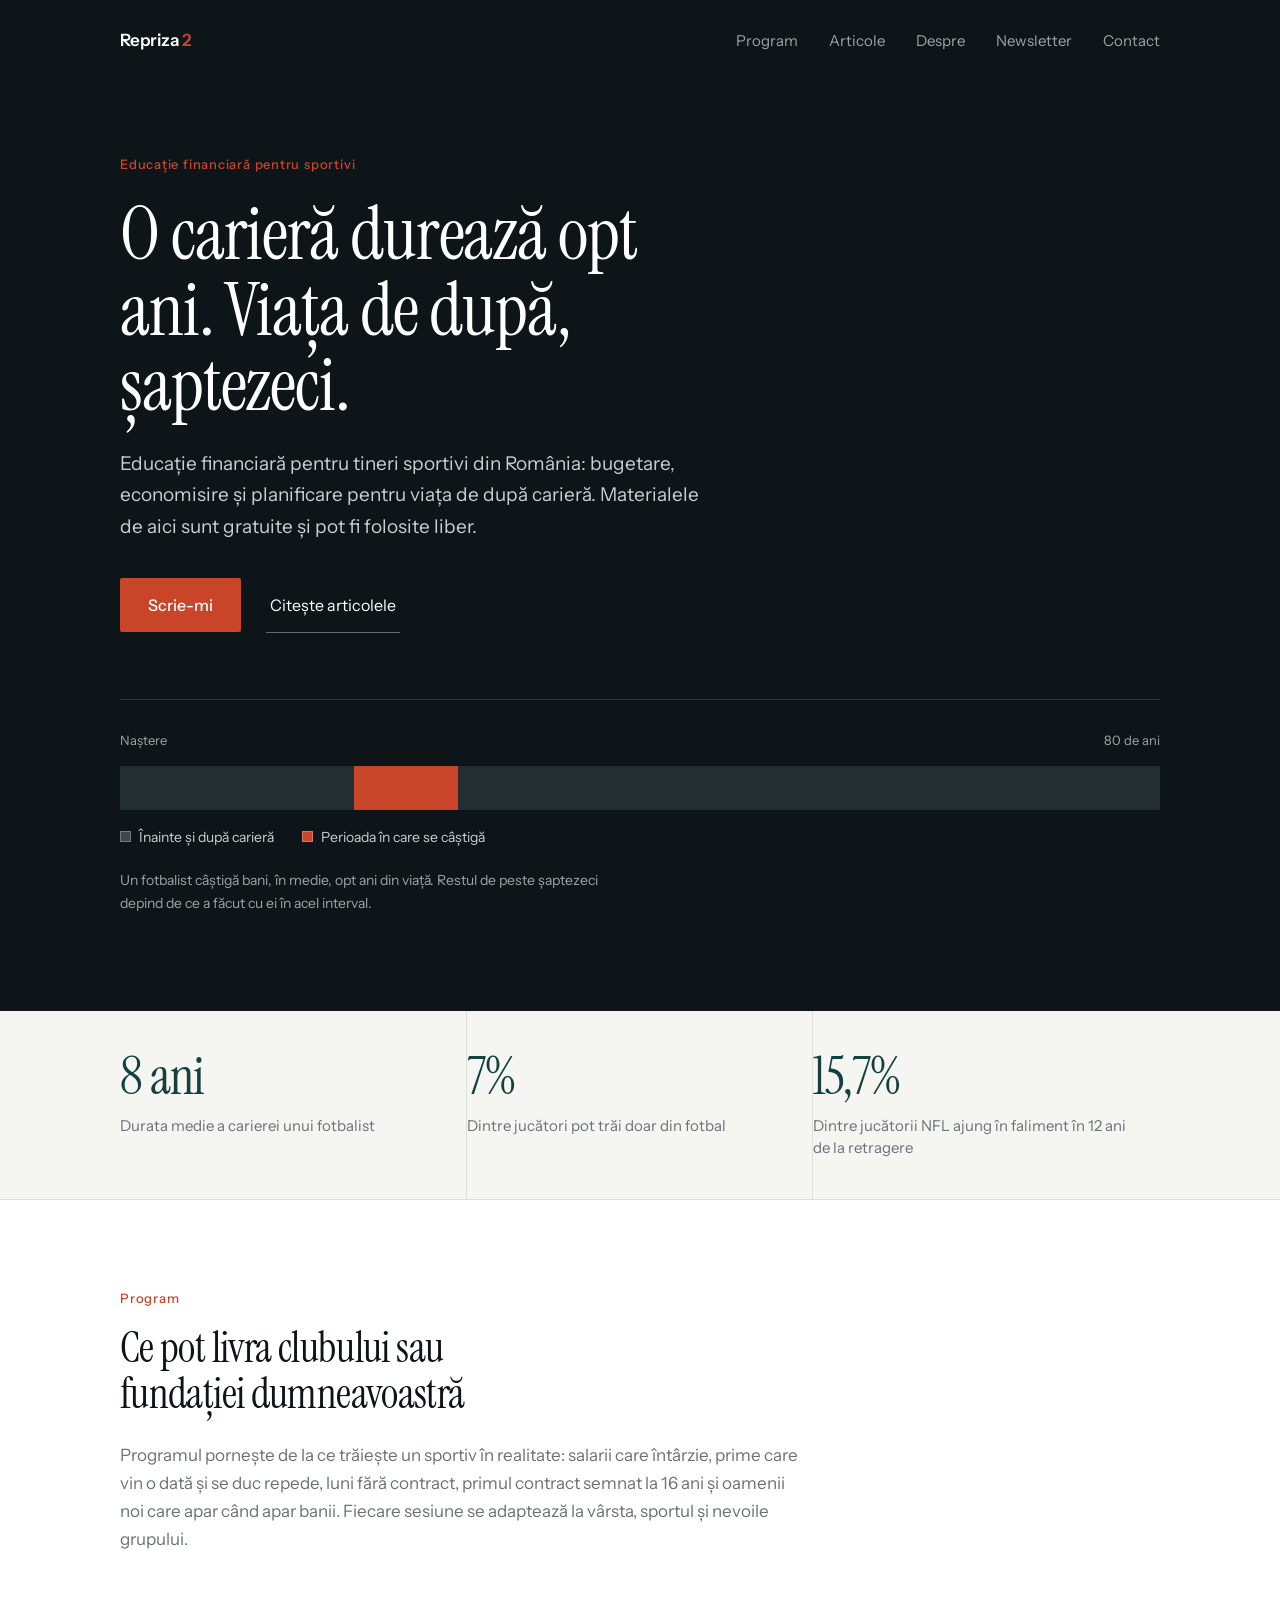
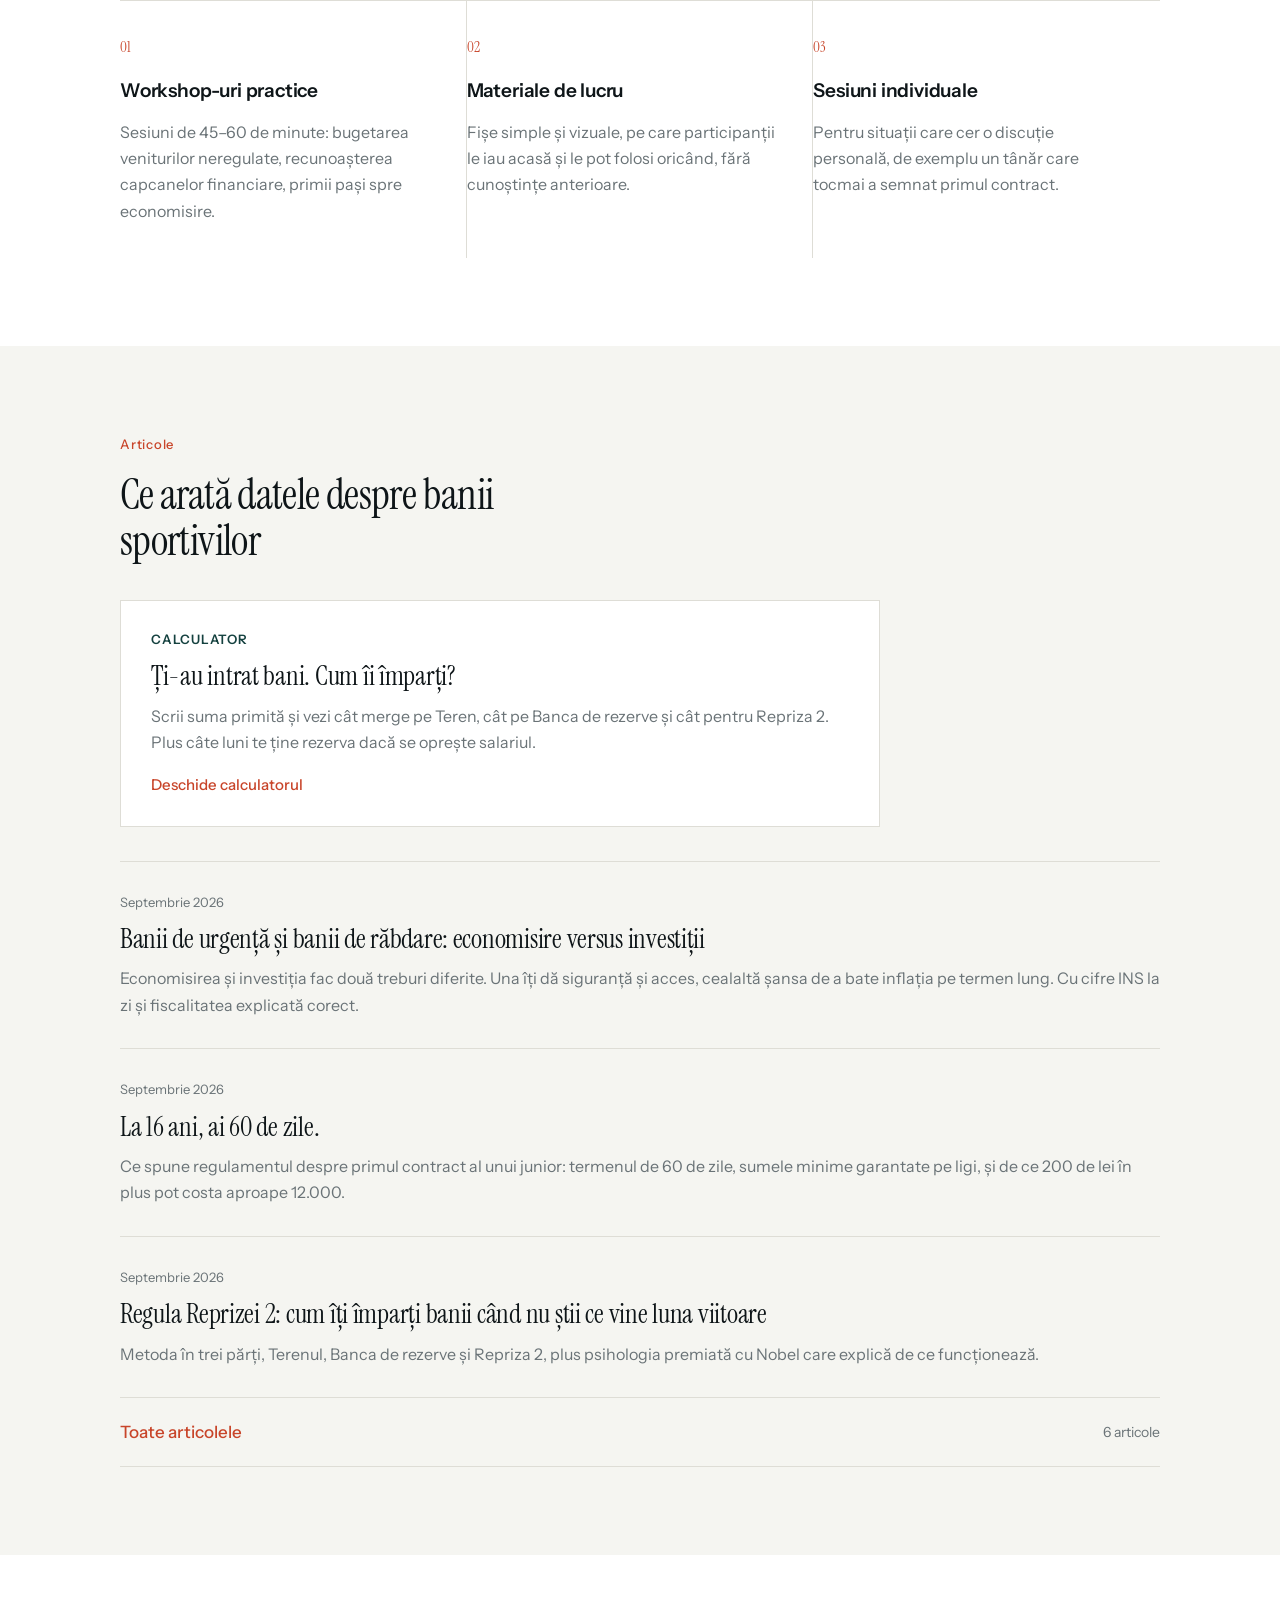
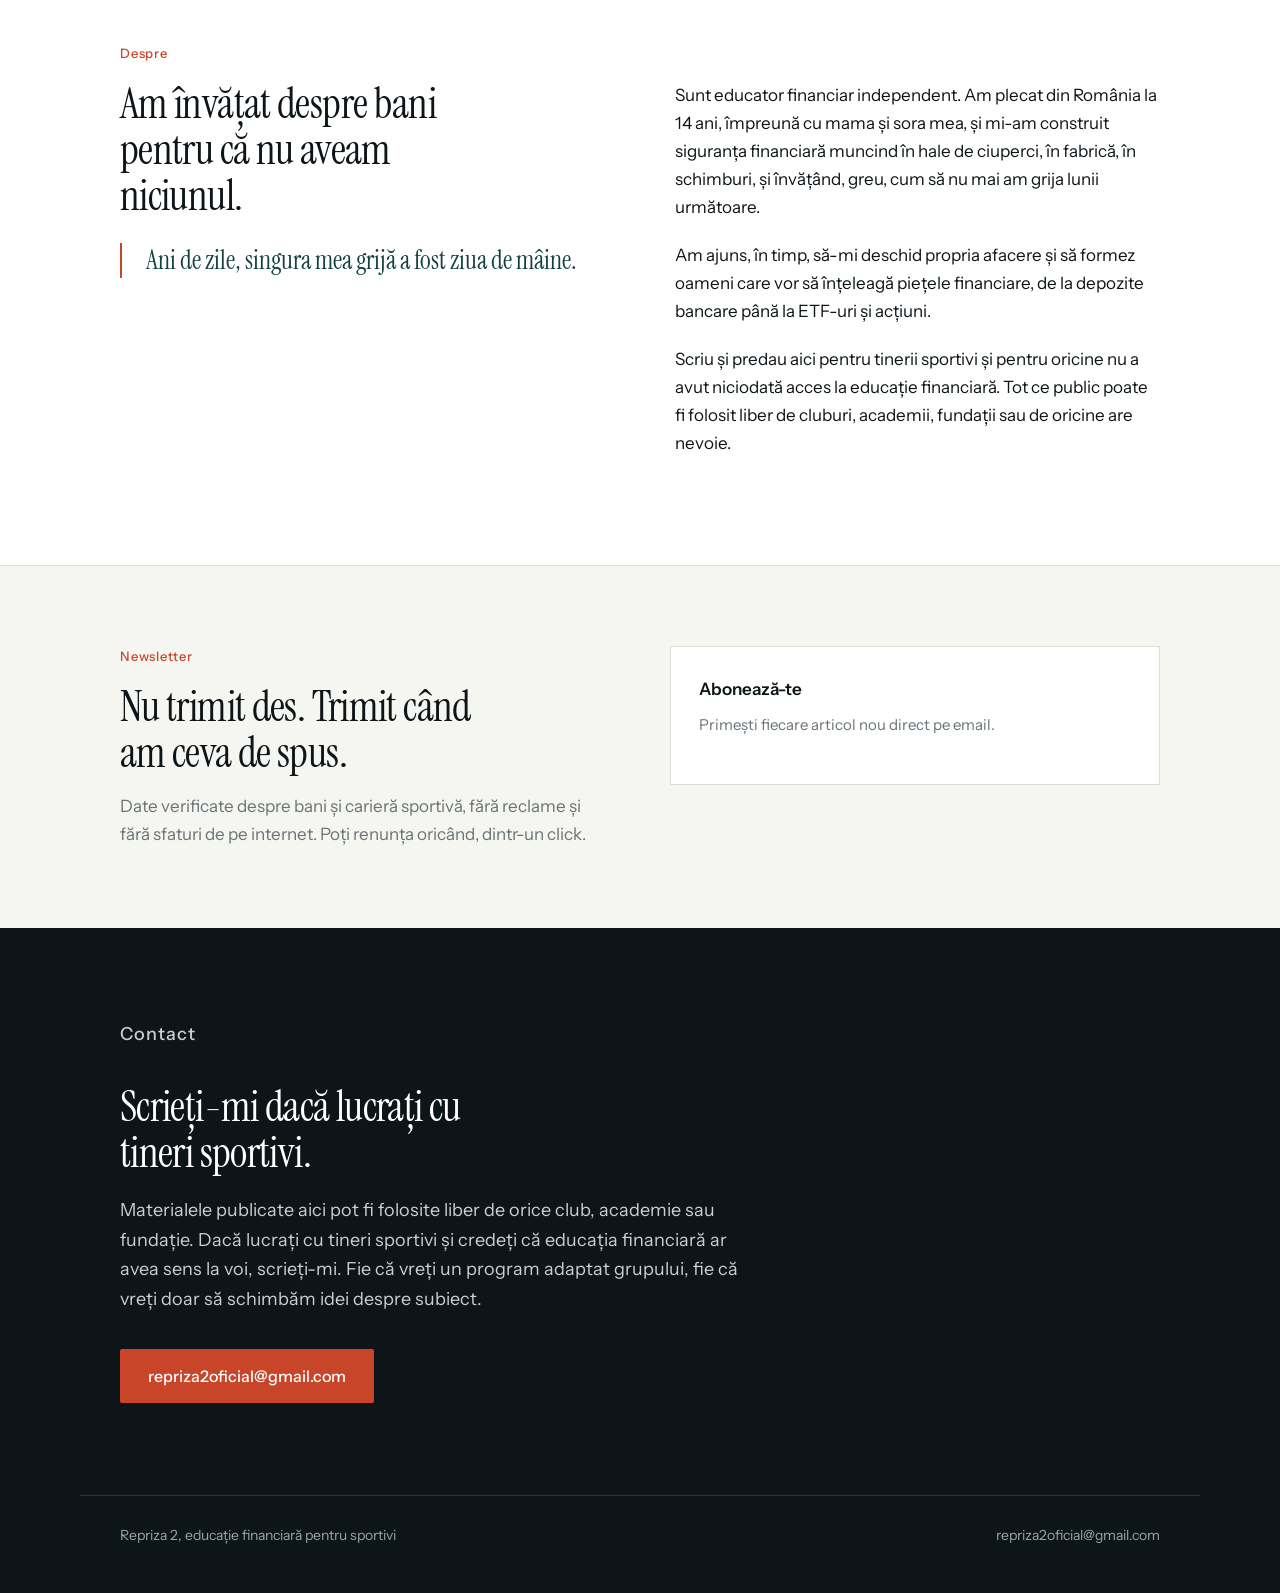
==== commit 267c97f1: "Pagina principala noua: meniu telefon si ultimele 3 articole" ====
--- a/index.html
+++ b/index.html
@@ -9,11 +9,16 @@
 <meta name="author" content="Ambrozi Andreea">
 <meta name="robots" content="index, follow">
 <link rel="canonical" href="https://repriza2.ro/">
-<meta property="og:title" content="Repriza 2 — educație financiară pentru sportivi">
+<meta property="og:title" content="Repriza 2 | Educație financiară pentru sportivi">
 <meta property="og:description" content="O carieră durează opt ani. Viața de după, șaptezeci. Educație financiară pentru tineri sportivi din România.">
 <meta property="og:type" content="website">
 <meta property="og:url" content="https://repriza2.ro/">
 <meta property="og:locale" content="ro_RO">
+<meta property="og:image" content="https://repriza2.ro/og-repriza2.png">
+<meta property="og:image:width" content="1200">
+<meta property="og:image:height" content="628">
+<meta property="og:image:alt" content="Repriza 2: O carieră durează opt ani. Viața de după, șaptezeci.">
+<meta name="twitter:image" content="https://repriza2.ro/og-repriza2.png">
 <meta name="twitter:card" content="summary_large_image">
 <link rel="preconnect" href="https://fonts.googleapis.com">
 <link rel="preconnect" href="https://fonts.gstatic.com" crossorigin>
@@ -207,6 +212,56 @@
 .news .formbox h3{font-size:17px;font-weight:600;margin:0 0 10px}
 .news .formbox p{font-size:15px;color:var(--muted);margin:0 0 18px}
 @media (max-width:900px){.news-grid{grid-template-columns:1fr;gap:32px}}
+
+/* ---------- articole: calculator + ultimele 3 ---------- */
+.tool{display:block;text-decoration:none;color:inherit;background:var(--paper);border:1px solid var(--line);padding:28px 30px;margin:36px 0 34px;max-width:760px;transition:border-color .15s ease}
+.tool:hover{border-color:var(--accent)}
+.tool-kind{display:block;font-size:13px;letter-spacing:.06em;color:var(--deep);font-weight:600;margin-bottom:10px;text-transform:uppercase}
+.tool h3{font-family:"Instrument Serif",Georgia,serif;font-weight:400;font-size:27px;line-height:1.2;margin:0 0 10px;letter-spacing:-.01em}
+.tool p{color:var(--muted);font-size:16px;margin:0 0 14px}
+.tool-go{font-size:15px;font-weight:500;color:var(--accent)}
+.all-posts{display:flex;justify-content:space-between;align-items:center;border-top:1px solid var(--line);border-bottom:1px solid var(--line);padding:20px 0;font-weight:500;text-decoration:none}
+.all-posts span{font-size:14px;color:var(--muted);font-weight:400}
+.all-posts:hover{padding-left:10px;transition:padding-left .15s ease}
+
+/* ---------- meniu telefon ---------- */
+.logo{white-space:nowrap}
+.hero-in{padding-top:74px}
+.burger{display:none}
+.menu-panel{display:none}
+@media (max-width:640px){
+  .nav .wrap{padding:16px 22px}
+  .nav .links{display:none}
+  .burger{display:flex;flex-direction:column;justify-content:center;gap:6px;width:44px;height:44px;margin-right:-10px;padding:10px;background:none;border:0;cursor:pointer}
+  .burger span{display:block;height:2px;width:24px;background:#fff;border-radius:1px}
+  .menu-panel:not([hidden]){display:block;position:absolute;left:0;right:0;top:76px;min-height:calc(100vh - 76px);background:var(--ink);border-top:1px solid var(--line-dark);padding:8px 22px 28px;z-index:5}
+  .menu-panel a{display:block;font-size:13px;font-weight:500;letter-spacing:.06em;color:#fff;text-decoration:none;padding:16px 0;border-bottom:1px solid var(--line-dark)}
+  .menu-panel a.menu-cta{font-size:16px;letter-spacing:0;background:var(--accent);text-align:center;margin-top:28px;padding:16px;border:0;border-radius:2px}
+  .hero-in{padding-top:36px}
+  .btn-ghost{display:inline-block;margin:0 0 0 20px;padding:6px 0;vertical-align:middle}
+  .tool{padding:22px}
+  .tool h3{font-size:25px}
+}
+.burger:focus-visible,.menu-panel a:focus-visible,.tool:focus-visible,.all-posts:focus-visible{outline:2px solid var(--accent);outline-offset:3px}
+
+/* ---------- formular MailerLite, adus la stilul site-ului ---------- */
+.formbox .ml-form-embedContainer .ml-form-embedWrapper{background:transparent !important;border-radius:0 !important}
+.formbox .ml-form-embedContainer{display:block !important;width:100% !important}
+.formbox .ml-form-embedContainer .ml-form-embedWrapper,.formbox .ml-form-embedContainer .ml-form-embedWrapper.embedForm{display:block !important;max-width:none !important;width:100% !important}
+.formbox .ml-form-embedContainer input.form-control{width:100% !important;box-sizing:border-box !important}
+.formbox .ml-form-embedContainer .ml-form-align-center,.formbox .ml-form-embedContainer .ml-form-align-left{text-align:left !important}
+.formbox .ml-form-embedContainer .ml-form-embedWrapper .ml-form-embedBody,
+.formbox .ml-form-embedContainer .ml-form-embedWrapper .ml-form-successBody{padding:0 !important}
+.formbox .ml-form-embedContainer .ml-form-embedBody .ml-form-embedContent{display:none !important}
+.formbox .ml-form-embedContainer .ml-form-fieldRow{margin:0 0 10px !important}
+.formbox .ml-form-embedContainer input.form-control{font-family:"Instrument Sans",system-ui,sans-serif !important;font-size:16px !important;color:var(--ink) !important;border:1px solid var(--line) !important;border-radius:2px !important;padding:13px 14px !important;height:auto !important;background:var(--paper) !important}
+.formbox .ml-form-embedContainer input.form-control:focus{outline:2px solid var(--accent) !important;outline-offset:1px;border-color:var(--accent) !important}
+.formbox .ml-form-embedContainer .ml-form-embedSubmit{margin:0 !important}
+.formbox .ml-form-embedContainer .ml-form-embedSubmit button.primary{font-family:"Instrument Sans",system-ui,sans-serif !important;font-size:16px !important;font-weight:500 !important;background:var(--accent) !important;color:#fff !important;border:0 !important;border-radius:2px !important;padding:14px !important;height:auto !important;width:100% !important}
+.formbox .ml-form-embedContainer .ml-form-embedSubmit button.primary:hover{background:#A93820 !important}
+.formbox .ml-form-embedContainer .ml-form-successContent h4{font-family:"Instrument Serif",Georgia,serif !important;font-weight:400 !important;font-size:26px !important;color:var(--deep) !important;margin:0 0 6px !important}
+.formbox .ml-form-embedContainer .ml-form-successContent p{font-family:"Instrument Sans",system-ui,sans-serif !important;font-size:15px !important;color:var(--muted) !important;margin:0 !important}
+.formbox .ml-form-embedContainer .ml-form-successBody{border-left:2px solid var(--accent);padding-left:16px !important}
 
 </style>
 <script type="application/ld+json">
@@ -243,17 +298,25 @@
   <div class="nav">
     <div class="wrap">
       <a class="logo" href="index.html">Repriza <em>2</em></a>
-      <div>
+      <div class="links">
         <a class="lnk" href="#program">Program</a>
         <a class="lnk" href="#articole">Articole</a>
         <a class="lnk" href="#despre">Despre</a>
         <a class="lnk" href="#newsletter">Newsletter</a>
         <a class="lnk" href="#contact">Contact</a>
       </div>
-    </div>
-  </div>
-
-  <div class="wrap" style="padding-top:74px">
+      <button class="burger" id="burger" type="button" aria-label="Deschide meniul" aria-expanded="false" aria-controls="menu-panel"><span></span><span></span><span></span></button>
+    </div>
+    <nav class="menu-panel" id="menu-panel" aria-label="Meniu" hidden>
+      <a href="#program">Program</a>
+      <a href="#articole">Articole</a>
+      <a href="#despre">Despre</a>
+      <a href="#newsletter">Newsletter</a>
+      <a class="menu-cta" href="#contact">Scrie-mi</a>
+    </nav>
+  </div>
+
+  <div class="wrap hero-in">
     <p class="eyebrow">Educație financiară pentru sportivi</p>
     <h1>O carieră durează opt ani. Viața de după, șaptezeci.</h1>
     <p class="sub">Educație financiară pentru tineri sportivi din România: bugetare, economisire și planificare pentru viața de după carieră. Materialele de aici sunt gratuite și pot fi folosite liber.</p>
@@ -288,7 +351,7 @@
   <div class="wrap">
     <p class="sec-label">Program</p>
     <h2>Ce pot livra clubului sau fundației dumneavoastră</h2>
-    <p class="col" style="color:var(--muted)">Programele acoperă noțiunile de bază ale finanțelor personale — cum se face un buget, cum se pun bani deoparte, cum se recunosc creditele riscante și cum se planifică veniturile neregulate. Sunt construite pentru tineri care nu au avut până acum nicio sursă de educație financiară și se adaptează în funcție de vârstă, context și nevoile grupului.</p>
+    <p class="col" style="color:var(--muted)">Programul pornește de la ce trăiește un sportiv în realitate: salarii care întârzie, prime care vin o dată și se duc repede, luni fără contract, primul contract semnat la 16 ani și oamenii noi care apar când apar banii. Fiecare sesiune se adaptează la vârsta, sportul și nevoile grupului.</p>
 
     <div class="offer">
       <div class="card">
@@ -304,7 +367,7 @@
       <div class="card">
         <span class="n">03</span>
         <h3>Sesiuni individuale</h3>
-        <p>Pentru situații care cer o discuție personală — de exemplu, un tânăr care tocmai a semnat primul contract.</p>
+        <p>Pentru situații care cer o discuție personală, de exemplu un tânăr care tocmai a semnat primul contract.</p>
       </div>
     </div>
   </div>
@@ -314,12 +377,14 @@
   <div class="wrap">
     <p class="sec-label">Articole</p>
     <h2>Ce arată datele despre banii sportivilor</h2>
-    <div style="margin-top:36px">
-      <a class="post" href="calculator-regula-reprizei-2.html">
-        <div class="when">Calculator</div>
-        <h3>Ți-au intrat bani. Cum îi împarți?</h3>
-        <p>Scrii suma primită și vezi cât merge pe Teren, cât pe Banca de rezerve și cât pentru Repriza&nbsp;2. Plus câte luni te ține rezerva dacă se oprește salariul.</p>
-      </a>
+    <a class="tool" href="calculator-regula-reprizei-2.html">
+      <span class="tool-kind">Calculator</span>
+      <h3>Ți-au intrat bani. Cum îi împarți?</h3>
+      <p>Scrii suma primită și vezi cât merge pe Teren, cât pe Banca de rezerve și cât pentru Repriza&nbsp;2. Plus câte luni te ține rezerva dacă se oprește salariul.</p>
+      <span class="tool-go">Deschide calculatorul</span>
+    </a>
+    <!-- Pe pagina principală stau doar ultimele 3 articole. La un articol nou: îl pui primul aici, scoți ultimul de aici și îl pui primul și în articole.html. -->
+    <div>
       <a class="post" href="articol-economisire-investitii.html">
         <div class="when">Septembrie 2026</div>
         <h3>Banii de urgență și banii de răbdare: economisire versus investiții</h3>
@@ -333,24 +398,10 @@
       <a class="post" href="articol-regula-reprizei-2.html">
         <div class="when">Septembrie 2026</div>
         <h3>Regula Reprizei 2: cum îți împarți banii când nu știi ce vine luna viitoare</h3>
-        <p>Metoda în trei părți — Terenul, Banca de rezerve, Repriza 2 — plus psihologia premiată cu Nobel care explică de ce funcționează.</p>
+        <p>Metoda în trei părți, Terenul, Banca de rezerve și Repriza 2, plus psihologia premiată cu Nobel care explică de ce funcționează.</p>
       </a>
-      <a class="post" href="articol-messi-retragere.html">
-        <div class="when">Septembrie 2026</div>
-        <h3>Messi s-a retras la 39 de ani. Un fotbalist obișnuit se retrage la 30.</h3>
-        <p>Dacă se termină pentru cel mai bun din istorie, se termină pentru oricine. Ce cumpără, de fapt, pregătirea financiară.</p>
-      </a>
-      <a class="post" href="articol-venituri-neregulate.html">
-        <div class="when">Septembrie 2026</div>
-        <h3>Salariul unui fotbalist nu e un salariu. E o promisiune.</h3>
-        <p>41% dintre jucătorii profesioniști au avut întârzieri la plata salariului. Ce înseamnă veniturile neregulate, și cât ar conta să pui deoparte — calculat concret.</p>
-      </a>
-      <a class="post" href="articol-faliment-fotbalisti.html">
-        <div class="when">Septembrie 2026</div>
-        <h3>Trei din cinci fotbaliști ajung în faliment. Nu contează cât au câștigat.</h3>
-        <p>Ce arată cercetările despre ce se întâmplă cu banii sportivilor după ultimul meci — și de ce salariile mari nu protejează pe nimeni.</p>
-      </a>
-    </div>
+    </div>
+    <a class="all-posts" href="articole.html">Toate articolele <span>6 articole</span></a>
   </div>
 </section>
 
@@ -363,7 +414,7 @@
         <p class="pull">Ani de zile, singura mea grijă a fost ziua de mâine.</p>
       </div>
       <div>
-        <p>Sunt educator financiar independent. Am plecat din România la 14 ani, împreună cu mama și sora mea, și mi-am construit siguranța financiară muncind — în hale de ciuperci, în fabrică, în schimburi — și învățând, greu, cum să nu mai am grija lunii următoare.</p>
+        <p>Sunt educator financiar independent. Am plecat din România la 14 ani, împreună cu mama și sora mea, și mi-am construit siguranța financiară muncind în hale de ciuperci, în fabrică, în schimburi, și învățând, greu, cum să nu mai am grija lunii următoare.</p>
         <p>Am ajuns, în timp, să-mi deschid propria afacere și să formez oameni care vor să înțeleagă piețele financiare, de la depozite bancare până la ETF-uri și acțiuni.</p>
         <p>Scriu și predau aici pentru tinerii sportivi și pentru oricine nu a avut niciodată acces la educație financiară. Tot ce public poate fi folosit liber de cluburi, academii, fundații sau de oricine are nevoie.</p>
       </div>
@@ -399,10 +450,21 @@
 
 <footer>
   <div class="wrap">
-    <span>Repriza 2 — educație financiară pentru sportivi</span>
+    <span>Repriza 2, educație financiară pentru sportivi</span>
     <span><a href="mailto:repriza2oficial@gmail.com">repriza2oficial@gmail.com</a></span>
   </div>
 </footer>
 
+
+<script>
+(function(){
+  var b=document.getElementById('burger'), m=document.getElementById('menu-panel');
+  if(!b||!m) return;
+  function setOpen(o){ m.hidden=!o; b.setAttribute('aria-expanded',o?'true':'false'); b.setAttribute('aria-label',o?'Închide meniul':'Deschide meniul'); }
+  b.addEventListener('click',function(){ setOpen(m.hidden); });
+  m.addEventListener('click',function(e){ if(e.target.closest('a')) setOpen(false); });
+  document.addEventListener('keydown',function(e){ if(e.key==='Escape') setOpen(false); });
+})();
+</script>
 </body>
 </html>
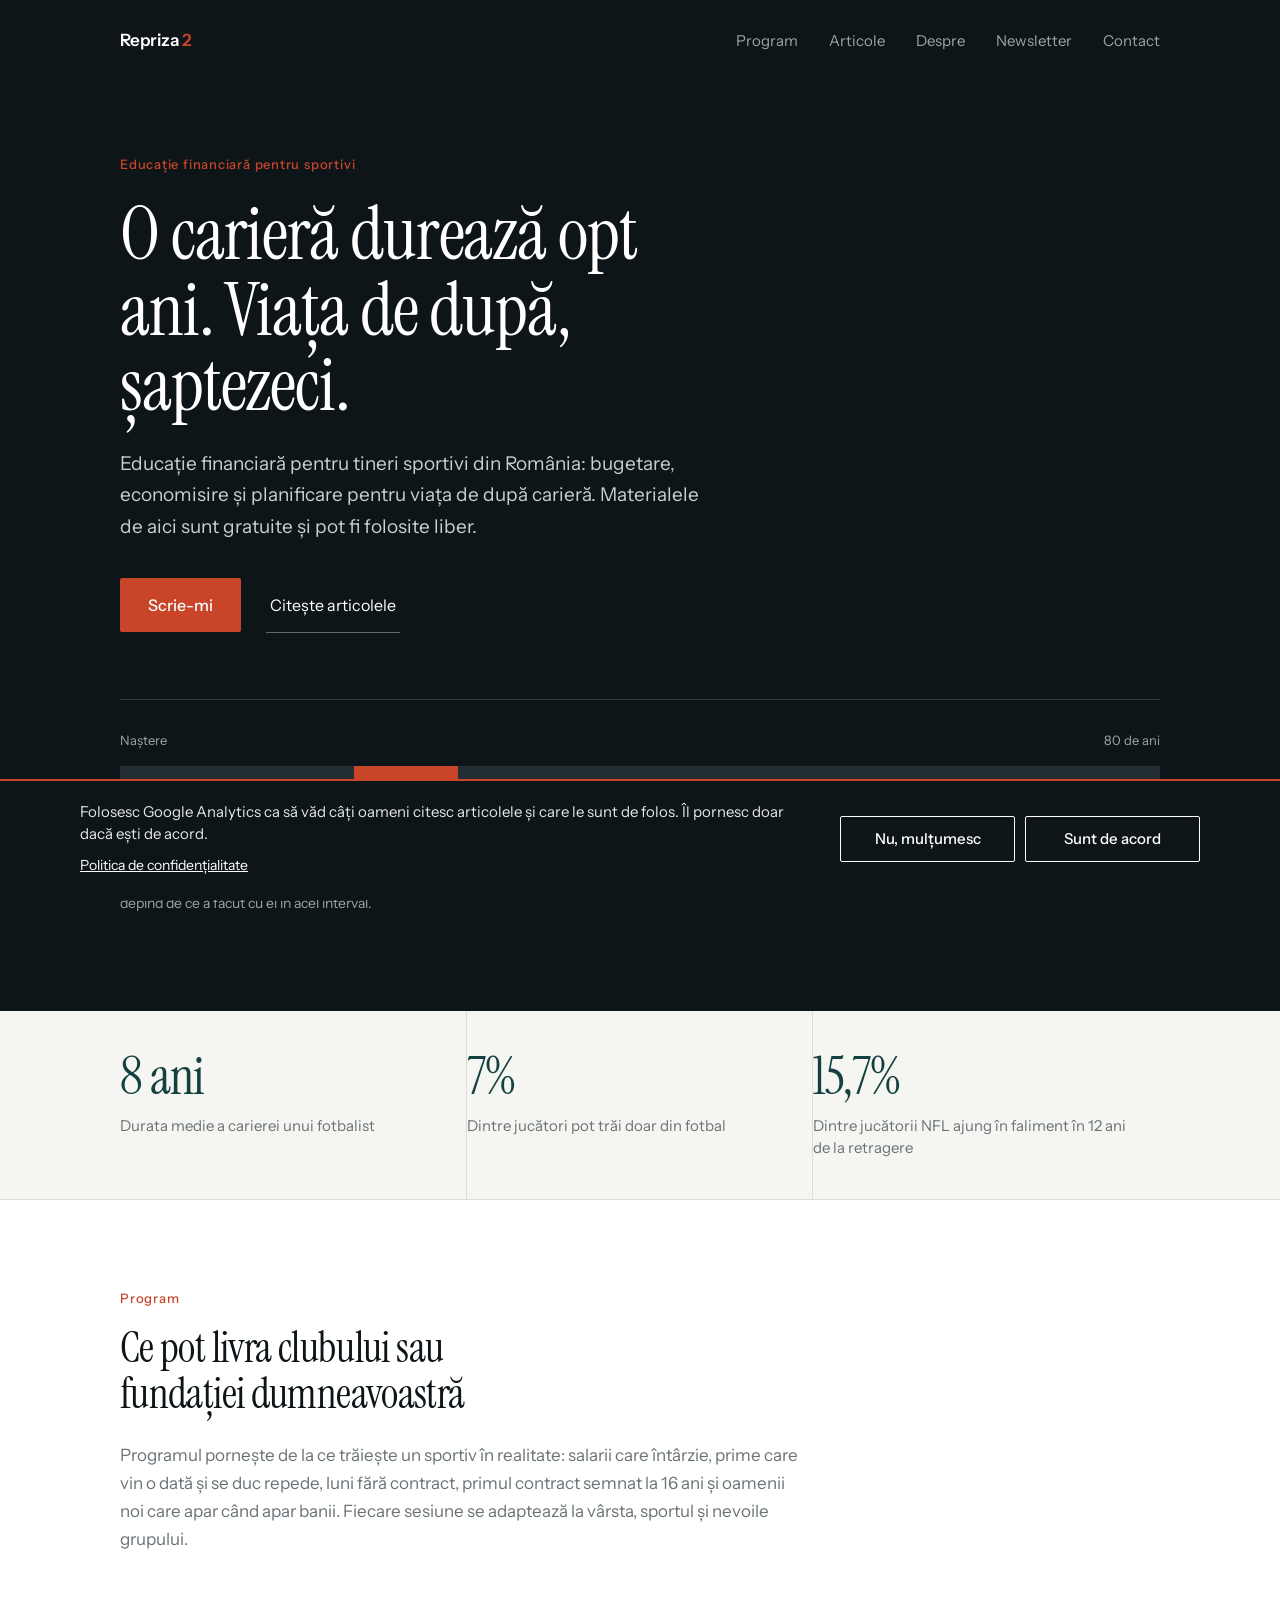
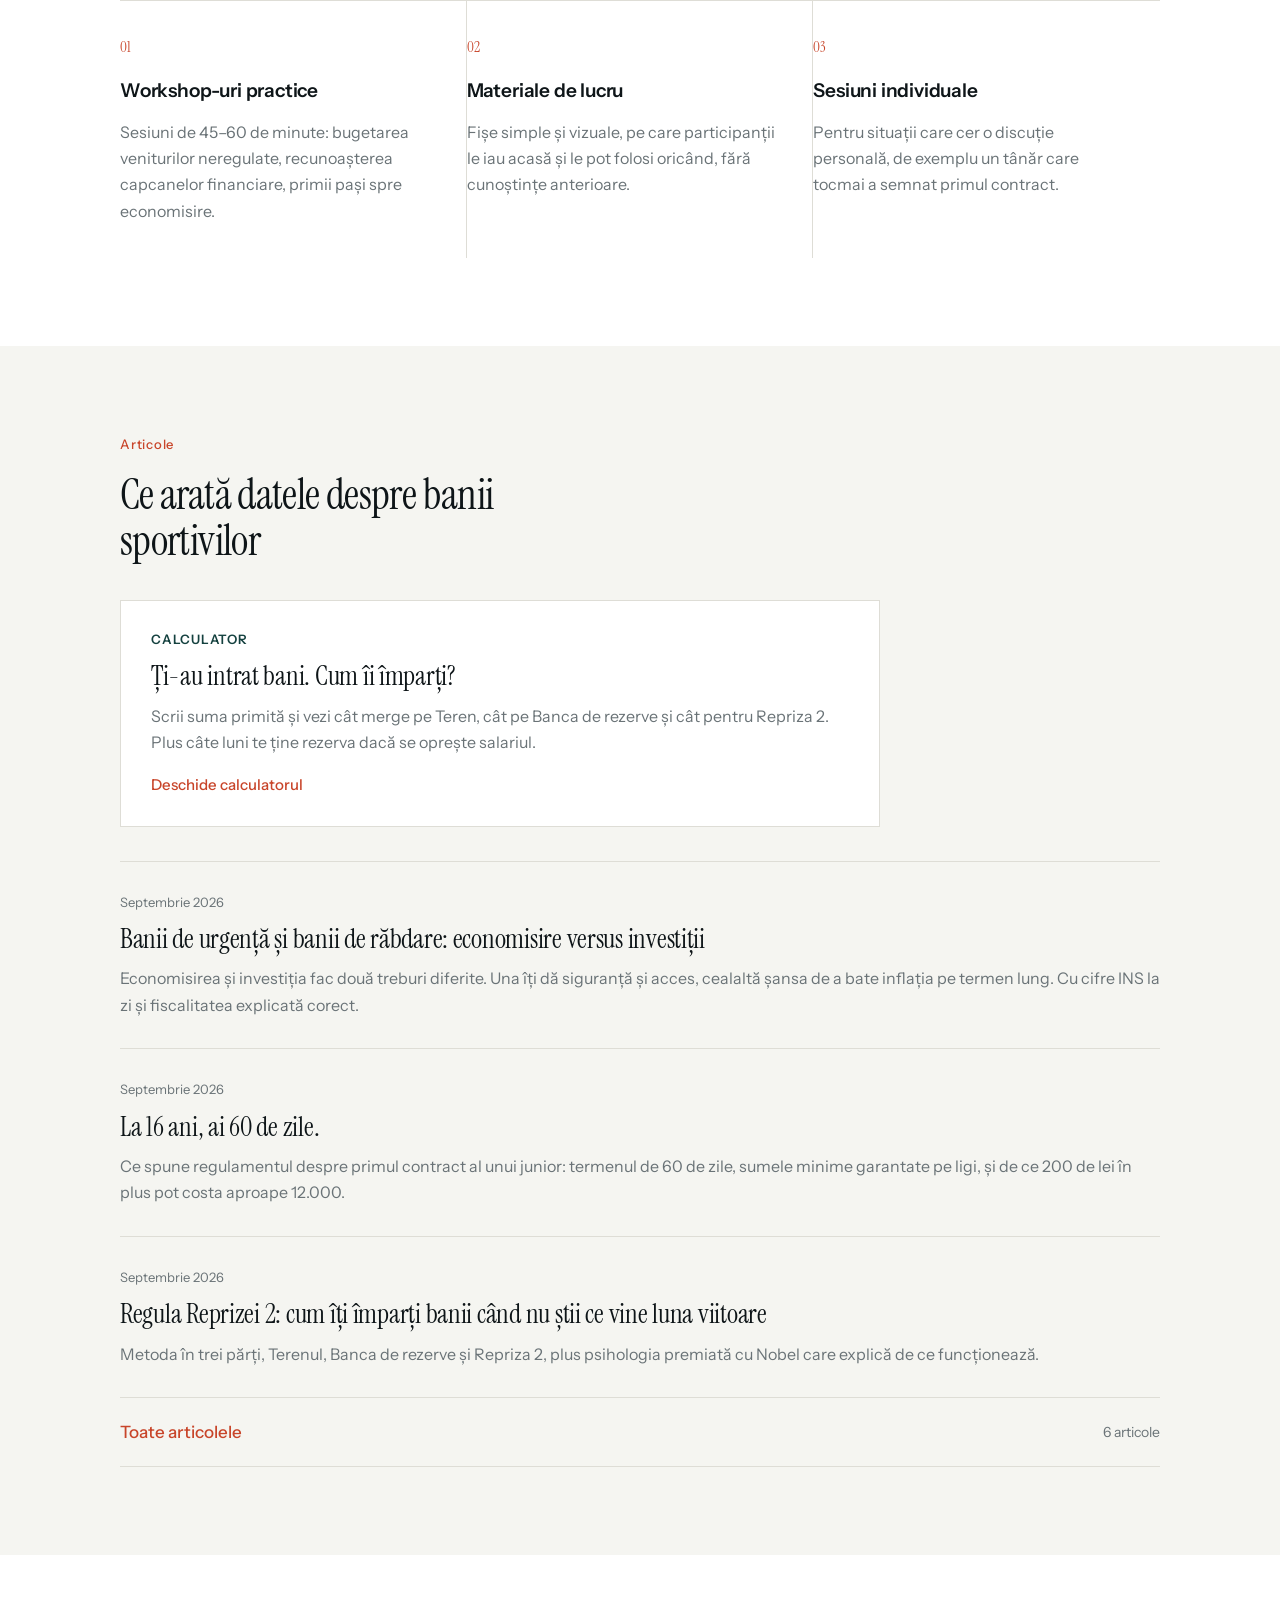
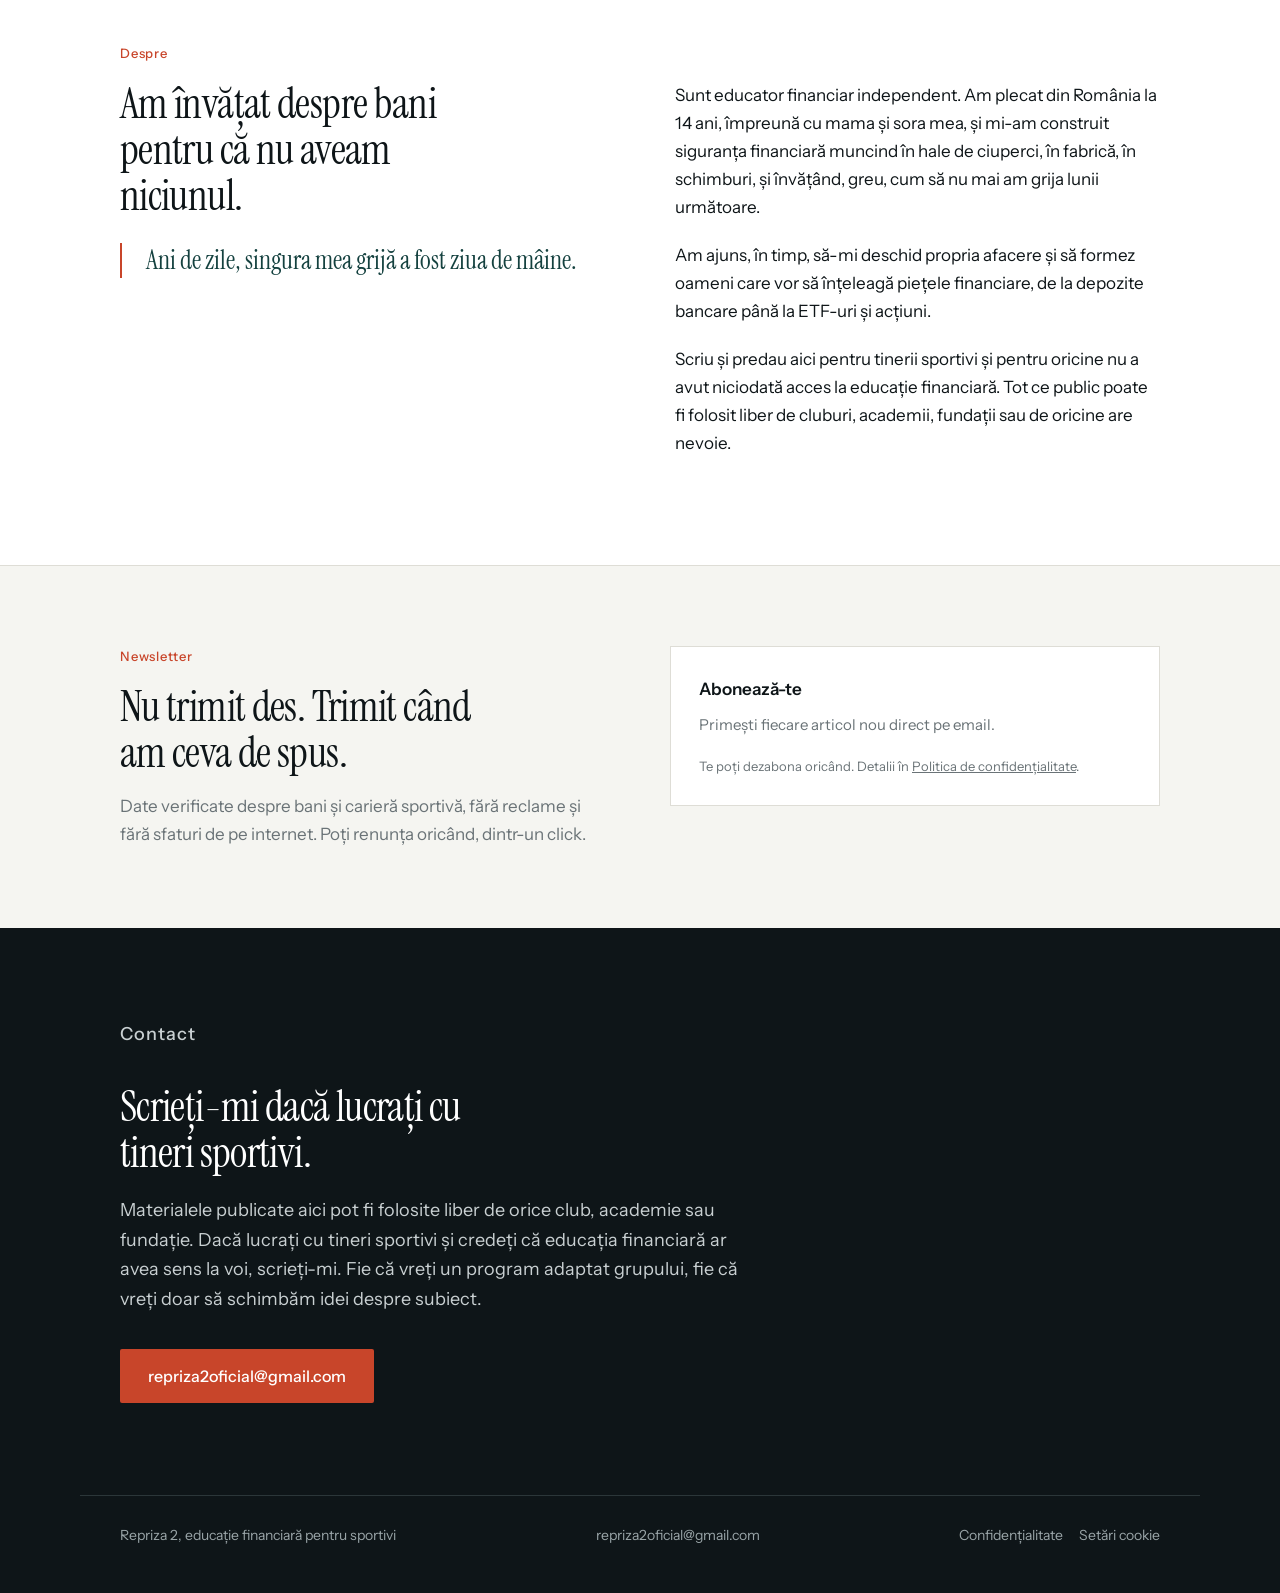
==== commit 1dd1ab5b: "Banner cookie, politica de confidentialitate, iconita R2" ====
--- a/index.html
+++ b/index.html
@@ -263,6 +263,29 @@
 .formbox .ml-form-embedContainer .ml-form-successContent p{font-family:"Instrument Sans",system-ui,sans-serif !important;font-size:15px !important;color:var(--muted) !important;margin:0 !important}
 .formbox .ml-form-embedContainer .ml-form-successBody{border-left:2px solid var(--accent);padding-left:16px !important}
 
+
+/* butonul MailerLite: regula lor folosește id-ul formularului, deci îl folosim și noi */
+#mlb2-45575444.ml-form-embedContainer .ml-form-embedWrapper .ml-form-embedBody .ml-form-embedSubmit button.primary{font-family:"Instrument Sans",system-ui,sans-serif !important;font-size:16px !important;font-weight:500 !important;background:#C8452A !important;border-radius:2px !important}
+#mlb2-45575444.ml-form-embedContainer .ml-form-embedWrapper .ml-form-embedBody .ml-form-embedSubmit button.primary:hover{background:#A93820 !important}
+#mlb2-45575444.ml-form-embedContainer .ml-form-embedWrapper .ml-form-embedBody .form-control{font-family:"Instrument Sans",system-ui,sans-serif !important;font-size:16px !important}
+
+/* ---------- banner cookie-uri ---------- */
+.cookie-bar{position:fixed;left:0;right:0;bottom:0;z-index:50;background:var(--ink);color:#fff;border-top:2px solid var(--accent);padding:20px 22px calc(22px + env(safe-area-inset-bottom,0px))}
+.cookie-bar .in{max-width:1120px;margin:0 auto;display:flex;align-items:center;gap:20px 32px;flex-wrap:wrap}
+.cookie-bar .txt{flex:1 1 420px;min-width:0}
+.cookie-bar p{margin:0 0 4px;font-size:15px;line-height:1.5;color:#E3E7E8}
+.cookie-bar a{color:#fff;font-size:14px}
+.cookie-bar .btns{display:grid;grid-template-columns:1fr 1fr;gap:10px;flex:0 1 360px;min-width:0}
+.cookie-bar button{font:500 15px/1.2 "Instrument Sans",system-ui,sans-serif;padding:13px 10px;border-radius:2px;cursor:pointer;background:transparent;color:#fff;border:1px solid #fff}
+.cookie-bar button:hover{background:#fff;color:var(--ink)}
+.cookie-bar button:focus-visible{outline:2px solid var(--accent);outline-offset:2px}
+@media (max-width:640px){.cookie-bar .btns{flex:1 1 100%}}
+footer .legal a{margin-left:16px}
+footer .legal a:first-child{margin-left:0}
+footer .legal button{background:none;border:0;padding:0;margin-left:16px;font:inherit;color:var(--muted-dark);cursor:pointer}
+footer .legal button:hover{color:#fff}
+.news .formbox p.form-note{font-size:13px;color:var(--muted);margin:12px 0 0}
+.news .formbox p.form-note a{color:var(--muted)}
 </style>
 <script type="application/ld+json">
 {
@@ -277,12 +300,21 @@
   "inLanguage":"ro"
 }
 </script>
-<script async src="https://www.googletagmanager.com/gtag/js?id=G-DYVVWEW9CT"></script>
+<link rel="icon" href="/favicon.ico" sizes="any">
+<link rel="icon" type="image/png" sizes="32x32" href="/favicon-32.png">
+<link rel="apple-touch-icon" href="/apple-touch-icon.png">
 <script>
+  /* Google Analytics pornește doar după acordul vizitatorului (banner de cookie-uri). */
   window.dataLayer = window.dataLayer || [];
   function gtag(){dataLayer.push(arguments);}
-  gtag('js', new Date());
-  gtag('config', 'G-DYVVWEW9CT');
+  window.r2PornesteGA = function(){
+    if (window.r2GA) return; window.r2GA = true;
+    var s = document.createElement('script'); s.async = true;
+    s.src = 'https://www.googletagmanager.com/gtag/js?id=G-DYVVWEW9CT';
+    document.head.appendChild(s);
+    gtag('js', new Date()); gtag('config', 'G-DYVVWEW9CT');
+  };
+  try { if (localStorage.getItem('r2-cookie') === 'da') window.r2PornesteGA(); } catch(e) {}
 </script>
 <script>
     (function(w,d,e,u,f,l,n){w[f]=w[f]||function(){(w[f].q=w[f].q||[])
@@ -434,6 +466,7 @@
         <h3>Abonează-te</h3>
         <p>Primești fiecare articol nou direct pe email.</p>
         <div class="ml-embedded" data-form="nO3TDI"></div>
+        <p class="form-note">Te poți dezabona oricând. Detalii în <a href="confidentialitate.html">Politica de confidențialitate</a>.</p>
       </div>
     </div>
   </div>
@@ -452,6 +485,7 @@
   <div class="wrap">
     <span>Repriza 2, educație financiară pentru sportivi</span>
     <span><a href="mailto:repriza2oficial@gmail.com">repriza2oficial@gmail.com</a></span>
+    <span class="legal"><a href="confidentialitate.html">Confidențialitate</a><button type="button" data-cookie-setari>Setări cookie</button></span>
   </div>
 </footer>
 
@@ -466,5 +500,45 @@
   document.addEventListener('keydown',function(e){ if(e.key==='Escape') setOpen(false); });
 })();
 </script>
+
+<div class="cookie-bar" id="cookie-bar" role="region" aria-label="Cookie-uri" hidden>
+  <div class="in">
+    <div class="txt">
+      <p>Folosesc Google Analytics ca să văd câți oameni citesc articolele și care le sunt de folos. Îl pornesc doar dacă ești de acord.</p>
+      <a href="confidentialitate.html">Politica de confidențialitate</a>
+    </div>
+    <div class="btns">
+      <button type="button" id="cookie-nu">Nu, mulțumesc</button>
+      <button type="button" id="cookie-da">Sunt de acord</button>
+    </div>
+  </div>
+</div>
+<script>
+(function(){
+  var bar=document.getElementById('cookie-bar');
+  function citeste(){ try{ return localStorage.getItem('r2-cookie'); }catch(e){ return null; } }
+  function scrie(v){ try{ localStorage.setItem('r2-cookie',v); }catch(e){} }
+  function stergeGA(){
+    document.cookie.split(';').forEach(function(c){
+      var n=c.split('=')[0].trim();
+      if(n.indexOf('_ga')===0){
+        ['', '; domain=.repriza2.ro', '; domain=repriza2.ro'].forEach(function(d){
+          document.cookie=n+'=; expires=Thu, 01 Jan 1970 00:00:00 GMT; path=/'+d;
+        });
+      }
+    });
+  }
+  if(!citeste()) bar.hidden=false;
+  document.getElementById('cookie-da').addEventListener('click',function(){ scrie('da'); bar.hidden=true; if(window.r2PornesteGA) window.r2PornesteGA(); });
+  document.getElementById('cookie-nu').addEventListener('click',function(){
+    var aveaAcord = citeste()==='da';
+    scrie('nu'); bar.hidden=true; stergeGA();
+    if(aveaAcord) location.reload();
+  });
+  document.querySelectorAll('[data-cookie-setari]').forEach(function(b){
+    b.addEventListener('click',function(){ bar.hidden=false; document.getElementById('cookie-da').focus(); });
+  });
+})();
+</script>
 </body>
 </html>
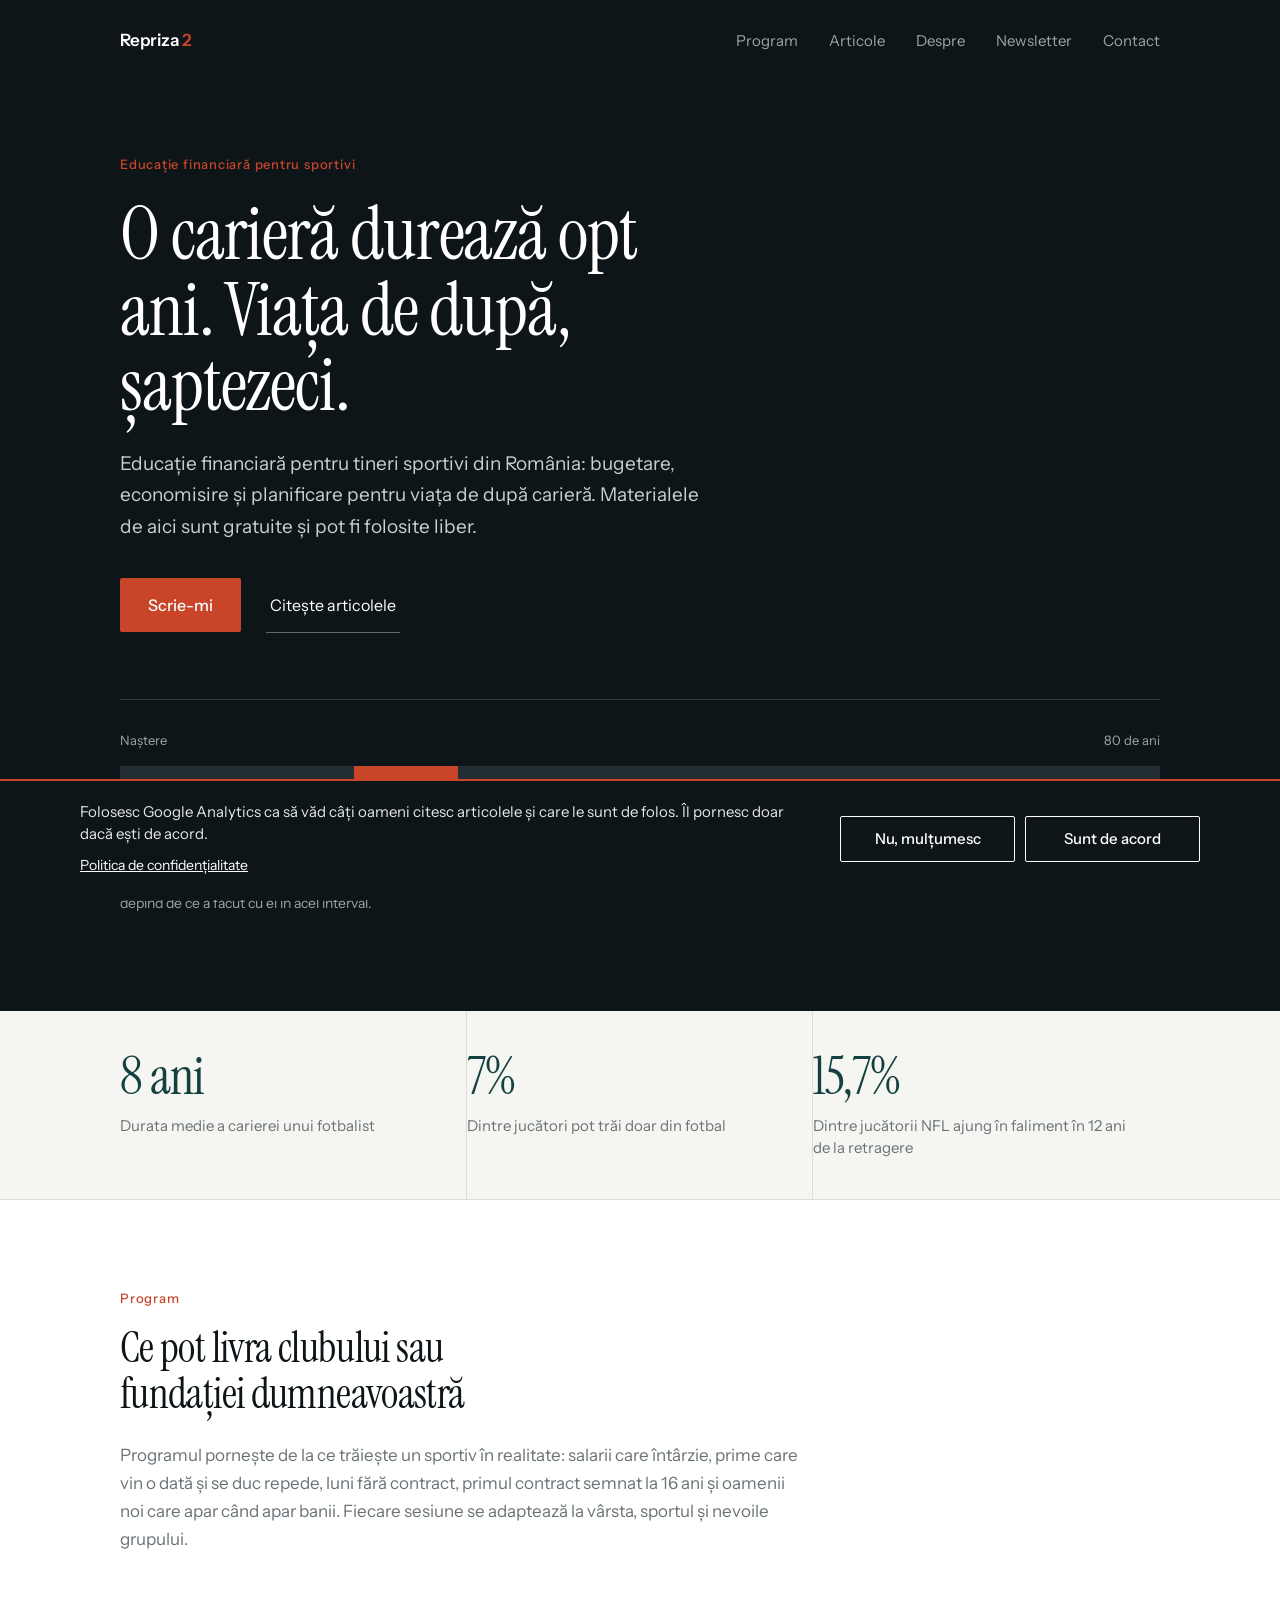
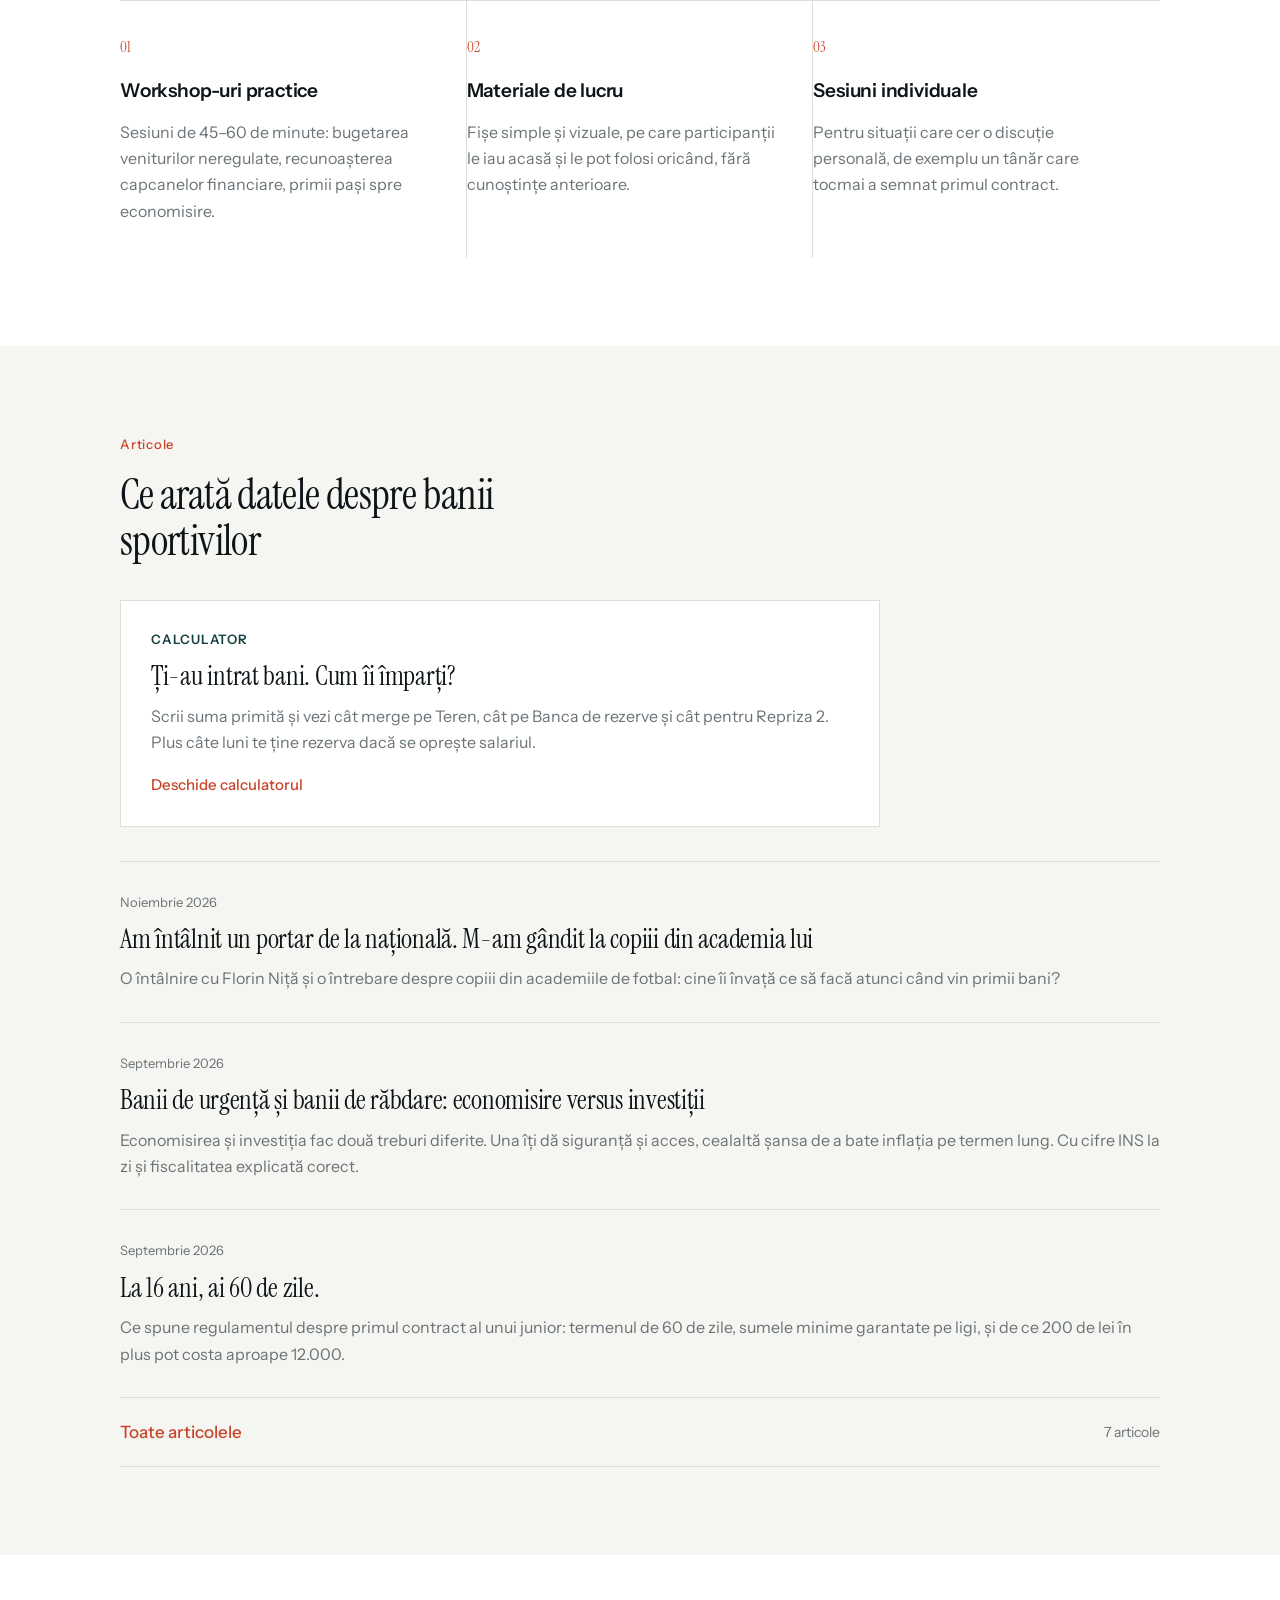
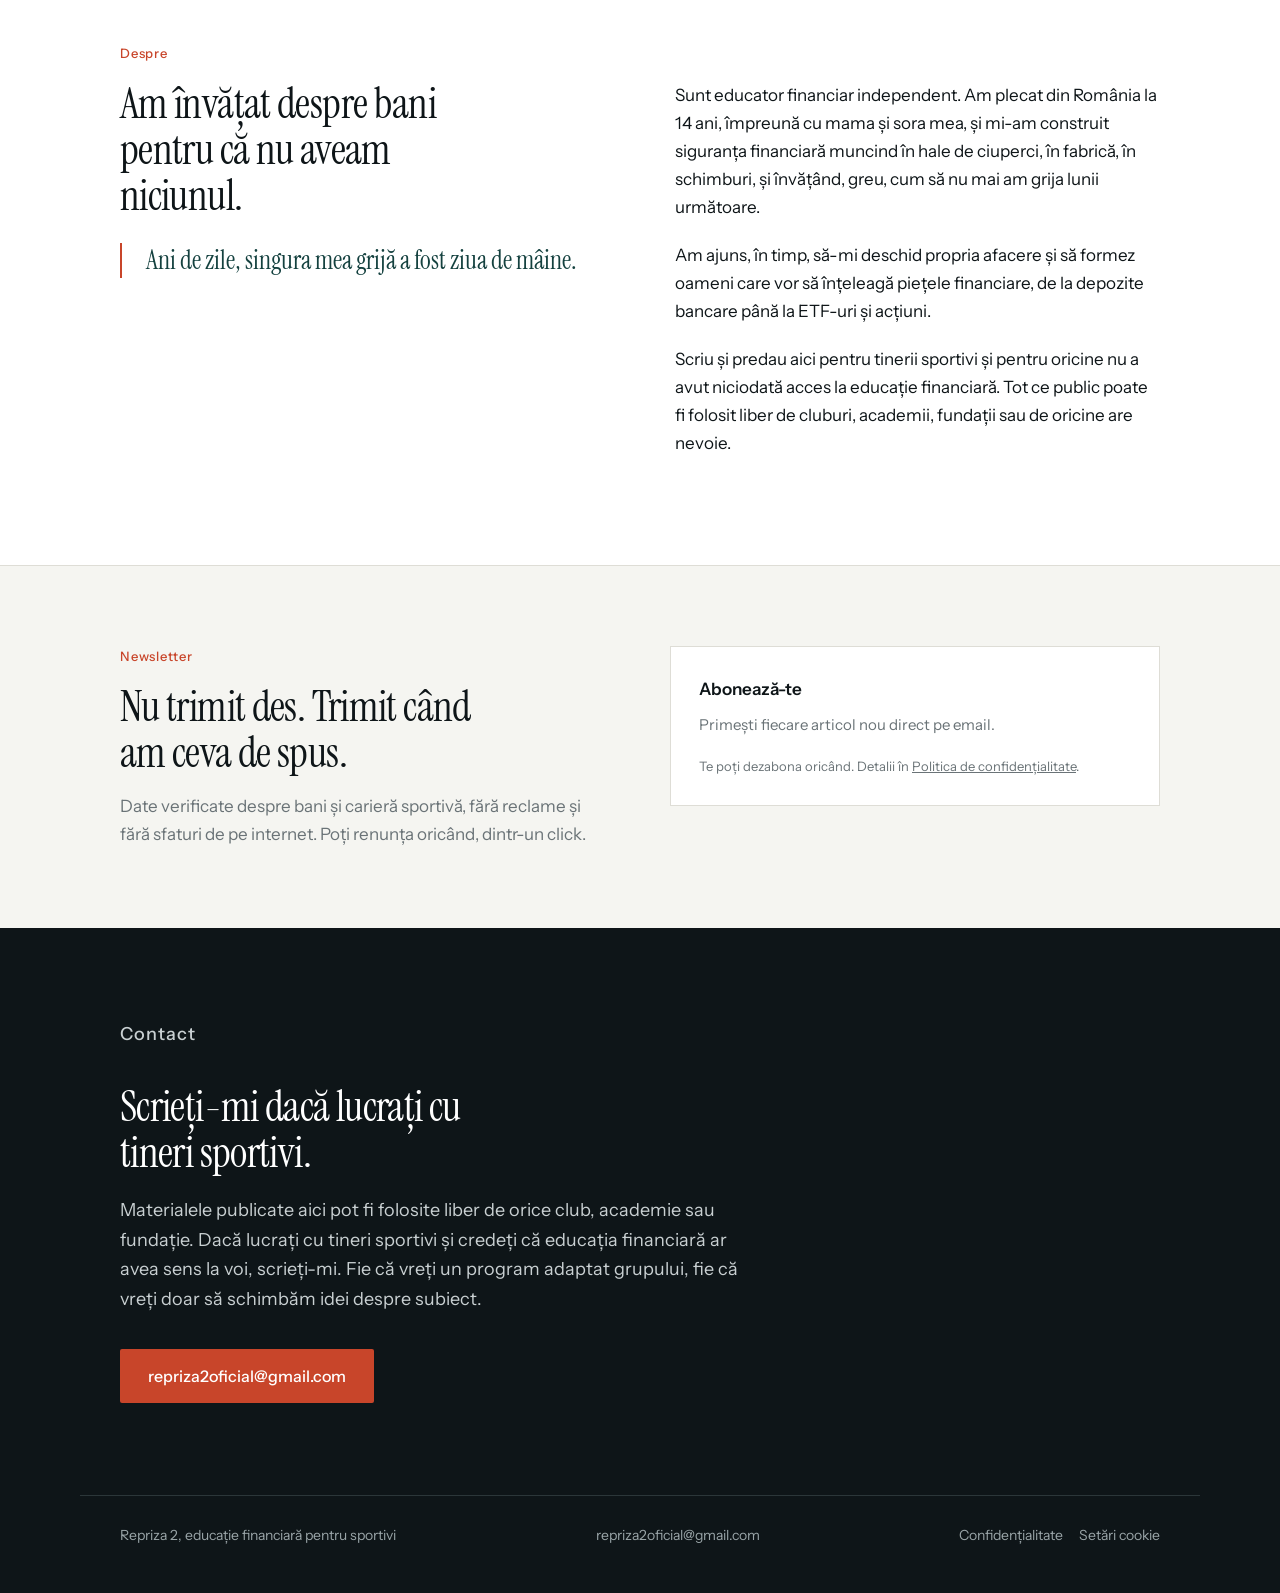
==== commit 7047fa6f: "Add files via upload" ====
--- a/index.html
+++ b/index.html
@@ -417,6 +417,11 @@
     </a>
     <!-- Pe pagina principală stau doar ultimele 3 articole. La un articol nou: îl pui primul aici, scoți ultimul de aici și îl pui primul și în articole.html. -->
     <div>
+      <a class="post" href="articol-academii-educatie-financiara.html">
+        <div class="when">Noiembrie 2026</div>
+        <h3>Am întâlnit un portar de la națională. M-am gândit la copiii din academia lui</h3>
+        <p>O întâlnire cu Florin Niță și o întrebare despre copiii din academiile de fotbal: cine îi învață ce să facă atunci când vin primii bani?</p>
+      </a>
       <a class="post" href="articol-economisire-investitii.html">
         <div class="when">Septembrie 2026</div>
         <h3>Banii de urgență și banii de răbdare: economisire versus investiții</h3>
@@ -427,13 +432,8 @@
         <h3>La 16 ani, ai 60 de zile.</h3>
         <p>Ce spune regulamentul despre primul contract al unui junior: termenul de 60 de zile, sumele minime garantate pe ligi, și de ce 200 de lei în plus pot costa aproape 12.000.</p>
       </a>
-      <a class="post" href="articol-regula-reprizei-2.html">
-        <div class="when">Septembrie 2026</div>
-        <h3>Regula Reprizei 2: cum îți împarți banii când nu știi ce vine luna viitoare</h3>
-        <p>Metoda în trei părți, Terenul, Banca de rezerve și Repriza 2, plus psihologia premiată cu Nobel care explică de ce funcționează.</p>
-      </a>
-    </div>
-    <a class="all-posts" href="articole.html">Toate articolele <span>6 articole</span></a>
+    </div>
+    <a class="all-posts" href="articole.html">Toate articolele <span>7 articole</span></a>
   </div>
 </section>
 
